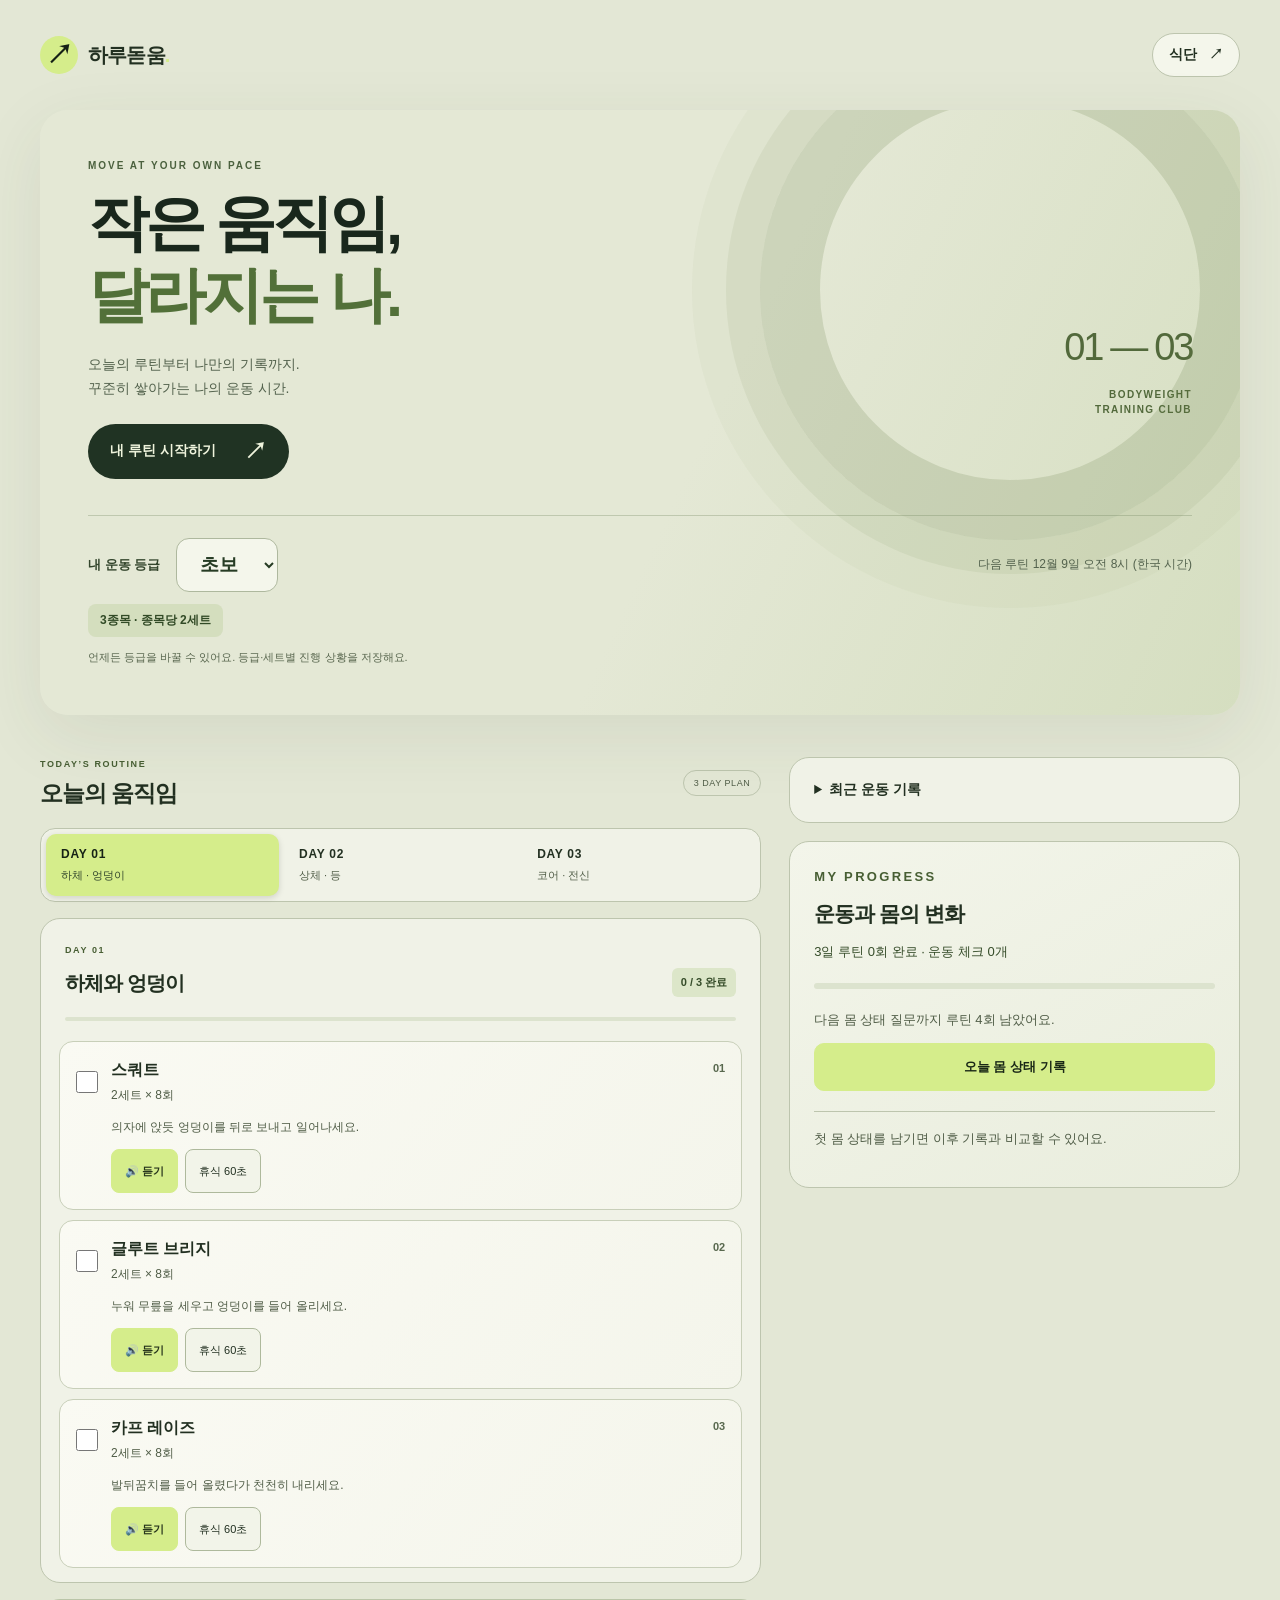
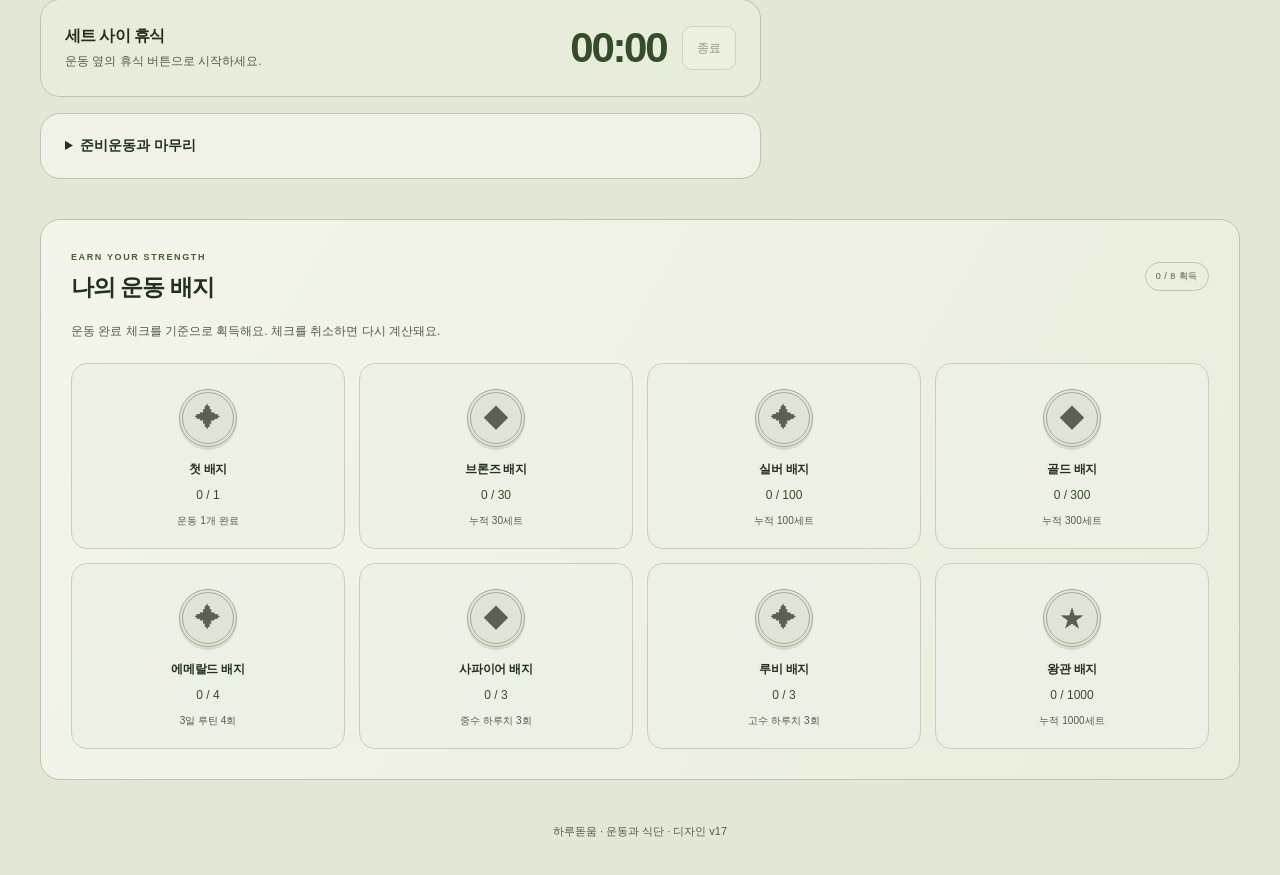
==== repday/index.html @ 37abef53 "Release v17 with 576 meal plan combinations" ====
<!doctype html>
<html lang="ko">
<head>
<meta charset="utf-8">
<meta name="viewport" content="width=device-width,initial-scale=1,viewport-fit=cover">
<meta name="theme-color" content="#e3e7d5">
<meta name="apple-mobile-web-app-title" content="하루돋움">
<title>하루돋움 · 운동과 식단</title>
<link rel="manifest" href="./manifest.webmanifest">
<link rel="apple-touch-icon" href="./icon-192.png">
<link rel="stylesheet" href="./style.css">
<script type="module" src="./app.mjs"></script>
</head>
<body id="top">
<a class="skip-link" href="#workout">운동 목록으로 이동</a>
<main>
<header><a class="brand" href="#top"><span class="brand-mark">↗</span> 하루돋움<span class="brand-dot">.</span></a><a class="header-meals" href="#meals">식단 <span aria-hidden="true">↗</span></a></header>
<div id="training">
<section class="hero" aria-labelledby="title">
<p class="eyebrow">MOVE AT YOUR OWN PACE</p>
<h1 id="title">작은 움직임,<br><span>달라지는 나.</span></h1>
<p class="hero-description">오늘의 루틴부터 나만의 기록까지.<br>꾸준히 쌓아가는 나의 운동 시간.</p><a class="start-link" href="#workout">내 루틴 시작하기 <span aria-hidden="true">↗</span></a>
<div class="hero-caption" aria-hidden="true"><span>01 — 03</span><span>BODYWEIGHT<br>TRAINING CLUB</span></div><div class="plan-settings"><div class="controls"><label>내 운동 등급 <select id="level"><option value="beginner">초보</option><option value="standard">중수</option><option value="advanced">고수</option></select></label><span id="renewal"></span></div>
<p id="level-summary"></p>
<label id="advanced-controls" hidden>고수 종목당 세트
<select id="advanced-sets"><option>6</option><option>7</option><option>8</option><option>9</option><option>10</option></select></label>
<p class="settings-note">언제든 등급을 바꿀 수 있어요. 등급·세트별 진행 상황을 저장해요.</p></div>
</section>
<div class="workspace"><div class="workout-column" id="workout"><div class="section-heading"><div><p class="eyebrow">TODAY’S ROUTINE</p><h2>오늘의 움직임</h2></div><span class="section-tag">3 DAY PLAN</span></div>
<nav id="days" aria-label="운동 날짜"></nav>
<section class="panel workout-panel" aria-labelledby="focus">
<div class="heading"><div><p class="eyebrow" id="day-label"></p><h2 id="focus"></h2></div><strong id="progress"></strong></div>
<progress id="meter" max="3" value="0" aria-label="선택한 날짜 진행률"></progress>
<ul id="exercises"></ul>
<p id="voice-status" role="status"></p>
<button id="voice-stop" type="button" hidden>음성 끄기</button>
</section>
<section class="timer panel" aria-labelledby="timer-title">
<div><h2 id="timer-title">세트 사이 휴식</h2><p id="timer-status" role="status">운동 옆의 휴식 버튼으로 시작하세요.</p></div>
<div class="clock"><output id="remaining" role="timer" aria-live="off">00:00</output><button id="stop" type="button" disabled>종료</button></div>
</section>
<details class="panel"><summary>준비운동과 마무리</summary><p>시작 전 3~5분 정도 제자리 걷기와 가벼운 관절 움직임으로 몸을 풀어 주세요.</p><p>마친 후 천천히 걷고, 사용한 부위를 편한 범위에서 가볍게 늘려 주세요. 운동 중 통증이 느껴지면 중단하세요.</p></details>
</div><aside class="insights-column" aria-label="운동 기록과 성장"><details class="panel history-panel" id="records"><summary>최근 운동 기록</summary><p id="history-note">완료 표시를 하면 이 기기에 저장됩니다.</p><ul id="history"></ul></details>
<section class="panel body-panel" id="body-progress" aria-labelledby="body-title">
<p class="eyebrow">MY PROGRESS</p>
<h2 id="body-title">운동과 몸의 변화</h2>
<p id="routine-count"></p>
<progress id="routine-meter" max="4" value="0" aria-label="다음 몸 상태 질문까지 완료한 루틴"></progress>
<p id="check-in-prompt" role="status"></p>
<button id="check-in-open" type="button">오늘 몸 상태 기록</button>
<form id="check-in" hidden>
  <label>오늘 컨디션은 어때요?
    <select name="energy" required><option value="">선택하세요</option><option>낮음</option><option>보통</option><option>좋음</option></select>
  </label>
  <label>근육이 얼마나 뻐근해요?
    <select name="soreness" required><option value="">선택하세요</option><option>없음</option><option>조금</option><option>많이</option></select>
  </label>
  <label>체중 (kg, 선택)<input name="weight" type="number" inputmode="decimal" min="0.1" step="0.1"></label>
  <label>느낀 변화 (선택)<textarea name="note" maxlength="250" rows="3" placeholder="예: 스쿼트가 전보다 편해졌어요"></textarea></label>
  <div class="check-actions"><button type="submit">저장</button><button id="check-in-later" type="button">나중에</button></div>
</form>
<p id="body-summary"></p>
<ul id="body-history"></ul>
</section>
</aside></div><section class="panel badge-panel" id="awards"><div class="section-heading"><div><p class="eyebrow">EARN YOUR STRENGTH</p><h2>나의 운동 배지</h2></div><span class="section-tag" id="badge-count"></span></div><p>운동 완료 체크를 기준으로 획득해요. 체크를 취소하면 다시 계산돼요.</p><ul id="badges"></ul></section>
</div>
<section class="panel meal-page" id="meals" aria-labelledby="meal-title" hidden>
  <div class="meal-intro">
    <p class="eyebrow">HARUDODUM KITCHEN</p>
    <h2 id="meal-title" tabindex="-1">내 몸에 맞춘 식단</h2>
    <p>나이를 입력하고 576가지 아침·점심·저녁 조합을 만나보세요. 추천 후 다른 조합으로 바꿔 볼 수 있어요.</p>
  </div>
  <form id="meal-form">
    <div class="meal-fields">
      <label>나이 (만)<input name="age" type="number" min="6" max="78" step="1" inputmode="numeric" placeholder="예: 16" aria-describedby="meal-age-note" required></label>
    </div>
    <p id="meal-age-note" class="meal-note">만 6~19세는 나이만 입력해도 세 끼 메뉴를 볼 수 있어요. 만 20~78세는 신체 조건에 맞춘 분량도 볼 수 있어요.</p>
    <fieldset class="meal-fields" id="meal-adult-fields" hidden disabled>
      <legend class="meal-note">분량을 맞추기 위한 성인 정보</legend>
      <label>성별 (필요량 계산용)<select name="sex" required><option value="">선택</option><option value="female">여성</option><option value="male">남성</option></select></label>
      <label>키 (cm)<input name="height" type="number" min="100" max="250" step="0.1" inputmode="decimal" placeholder="예: 170" required></label>
      <label>체중 (kg)<input name="weight" type="number" min="30" max="300" step="0.1" inputmode="decimal" placeholder="예: 65" required></label>
      <label>평소 활동량<select name="activity"><option value="low">주로 앉아 있어요</option><option value="moderate" selected>가벼운 운동을 해요</option><option value="high">운동을 자주 해요</option></select></label>
      <label>식단 목표<select name="goal"><option value="balanced">균형 있게 먹기</option><option value="training">운동 후 단백질 챙기기</option><option value="hearty">활동 많은 날 든든하게 먹기</option></select></label>
    </fieldset>
    <button class="meal-submit" type="submit" disabled>내 식단 추천받기 <span aria-hidden="true">↗</span></button>
    <p class="meal-note">영양값은 표준 재료와 양념을 바탕으로 계산한 추정치이며 제품과 조리법에 따라 달라져요. <a class="meal-credit" href="https://fdc.nal.usda.gov/download-datasets/" target="_blank" rel="noopener noreferrer">USDA 식품 성분 자료</a></p>
    <p class="meal-note">마지막 추천 식단은 이 브라우저에 저장돼요. 나이, 키, 체중, 성별은 저장하지 않아요. 알레르기가 있다면 재료와 제품 표시를 확인해 주세요.</p>
  </form>
  <p id="meal-status" role="status" tabindex="-1"></p>
  <button class="meal-next" id="meal-next" type="button" hidden>다른 식단 추천받기 <span aria-hidden="true">↻</span></button>
  <div class="meal-list" id="meal-list"></div>
</section>
<template id="meal-card-template">
  <article class="meal-card">
    <figure>
      <img width="900" height="600" loading="lazy" decoding="async">
      <figcaption>완성 예시 · <a class="meal-credit" target="_blank" rel="noopener noreferrer"></a></figcaption>
    </figure>
    <div class="meal-card-content">
      <p class="meal-meta"></p>
      <h3></h3>
      <p class="meal-ingredients"></p>
      <p class="meal-allergens"></p>
      <div class="meal-nutrition">
        <h4>영양 정보</h4>
        <p class="meal-nutrition-basis"></p>
        <dl class="meal-nutrients"></dl>
      </div>
      <h4 class="meal-reason-title">추천 이유</h4>
      <p class="meal-reason"></p>
      <button class="meal-toggle" type="button" aria-expanded="false">더 맛있게 먹고 싶으면 <span aria-hidden="true"></span></button>
      <div class="meal-recipe" hidden>
        <h4>맛있게 만드는 법</h4>
        <p class="meal-seasoning"></p>
        <ol></ol>
      </div>
    </div>
  </article>
</template>
<footer>하루돋움 · 운동과 식단 · 디자인 v17</footer>
</main>
<nav class="bottom-nav" aria-label="빠른 이동"><a href="#workout"><span aria-hidden="true">↗</span>운동</a><a href="#records"><span aria-hidden="true">≡</span>기록</a><a href="#body-progress"><span aria-hidden="true">◉</span>몸 상태</a><a href="#awards"><span aria-hidden="true">☆</span>배지</a><a href="#meals"><span aria-hidden="true">♧</span>식단</a></nav>
</body>
</html>
---- repday/style.css ----
:root {
  color-scheme: dark;
  font-family: -apple-system, BlinkMacSystemFont, "Segoe UI", "Malgun Gothic", sans-serif;
  background: #0c1210;
  color: #edf2eb;
  --accent: #c5f277;
  --muted: #a8b6ad;
  --line: #2b3931;
}
* { box-sizing: border-box; }
html { scroll-behavior: smooth; scroll-padding-top: 28px; }
body { margin: 0; background: radial-gradient(ellipse at 80% 0, #1b3023 0, transparent 45%); }
main { width: min(100% - 48px, 1160px); margin: auto; }
a { color: inherit; text-decoration: none; }
header, .heading, .clock, .controls, .section-heading { display: flex; align-items: center; justify-content: space-between; gap: 16px; flex-wrap: wrap; }
header { min-height: 104px; }
.brand { display: flex; align-items: center; font-size: 21px; font-weight: 900; letter-spacing: .03em; }
.brand-mark { display: grid; place-items: center; width: 36px; height: 36px; margin-right: 10px; color: #142015; background: var(--accent); border-radius: 11px; font-size: 27px; }
.brand-dot { color: var(--accent); }
.tag { font-size: 13px; color: var(--muted); }
.status-dot { display: inline-block; width: 6px; height: 6px; background: var(--accent); border-radius: 50%; margin-right: 7px; }
.hero { position: relative; overflow: hidden; padding: 44px; border-radius: 28px; border: 1px solid #3b5140; background: radial-gradient(ellipse at 100% 0, #385132 0, transparent 60%), #1c2c21; }
.hero::after { content: '↗'; position: absolute; right: 55px; top: -76px; font-size: 400px; font-weight: 900; line-height: 1; color: #c5f2770c; pointer-events: none; }
.eyebrow { font-size: 11px; font-weight: 800; letter-spacing: .16em; color: var(--accent); margin: 0 0 12px; }
h1 { position: relative; font-size: clamp(32px, 4.7vw, 56px); line-height: 1.25; letter-spacing: -.055em; margin: 0; z-index: 1; }
h1 span { color: var(--accent); }
h2 { margin: 0; font-size: 22px; letter-spacing: -.045em; line-height: 1.4; }
p { color: var(--muted); line-height: 1.65; }
.hero-description { margin: 18px 0 24px; font-size: 15px; }
.start-link { display: inline-flex; gap: 36px; align-items: center; min-height: 48px; background: var(--accent); color: #142015; padding: 12px 20px; border-radius: 12px; font-size: 14px; font-weight: 800; position: relative; z-index: 1; }
.start-link span { font-size: 23px; }
.plan-settings { border-top: 1px solid #435344; padding-top: 22px; margin-top: 32px; position: relative; z-index: 1; }
.controls label { display: flex; align-items: center; gap: 16px; font-size: 13px; font-weight: 700; }
#renewal { font-size: 12px; color: var(--muted); }
#level-summary { display: inline-block; color: var(--accent); margin: 12px 18px 0 0; font-size: 14px; font-weight: 700; }
#advanced-controls { font-size: 13px; }
.settings-note { font-size: 12px; margin-bottom: 0; }
button, select, input, textarea { font: inherit; }
button, select { min-height: 44px; padding: 10px 14px; border: 1px solid #3a4c40; border-radius: 10px; color: #edf2eb; background: #26382b; }
button { cursor: pointer; transition: background .15s, border-color .15s; }
button:hover { background: #334b38; border-color: #64805f; }
button:disabled { opacity: .45; cursor: default; }
select { font-size: 16px; }
button:focus-visible, select:focus-visible, input:focus-visible, textarea:focus-visible, summary:focus-visible, a:focus-visible { outline: 3px solid var(--accent); outline-offset: 4px; }
.workspace { display: grid; grid-template-columns: minmax(0, 1.6fr) minmax(0, 1fr); gap: 24px; margin-top: 34px; align-items: start; }
.workspace > * { min-width: 0; }
.section-heading { margin-bottom: 18px; }
.section-heading .eyebrow { margin-bottom: 6px; }
.section-tag { font-size: 10px; letter-spacing: .06em; color: var(--muted); border: 1px solid var(--line); border-radius: 20px; padding: 7px 10px; white-space: nowrap; }
#days { display: grid; grid-template-columns: repeat(3, minmax(0, 1fr)); gap: 8px; margin-bottom: 16px; }
#days button { text-align: left; padding: 14px; border-color: var(--line); background: #17231b; }
#days span { display: block; font-weight: 800; font-size: 12px; letter-spacing: .06em; }
#days small { display: block; margin-top: 7px; font-size: 11px; color: var(--muted); }
#days [aria-pressed=true] { background: var(--accent); color: #162215; border-color: var(--accent); }
#days [aria-pressed=true] small { color: #32472c; }
.panel { background: #152019; border: 1px solid var(--line); border-radius: 20px; padding: 24px; margin: 0 0 16px; }
.workout-panel { padding-bottom: 14px; }
.heading { align-items: flex-end; }
.heading h2 { font-size: 20px; }
#progress { font-size: 12px; color: var(--accent); background: #263a26; border-radius: 8px; padding: 7px 9px; }
progress { display: block; width: 100%; height: 6px; border: 0; border-radius: 8px; overflow: hidden; accent-color: var(--accent); margin: 20px 0; background: #2b3830; }
progress::-webkit-progress-bar { background: #2b3830; }
progress::-webkit-progress-value { background: var(--accent); border-radius: 8px; }
progress::-moz-progress-bar { background: var(--accent); }
ul { padding: 0; margin: 0; list-style: none; }
.exercise { position: relative; border-top: 1px solid var(--line); padding: 18px 0; display: grid; grid-template-columns: minmax(0, 1fr); gap: 10px; }
.exercise:first-child { border-top: 0; padding-top: 4px; }
.exercise::before { content: attr(data-number); position: absolute; right: 0; top: 22px; font-size: 11px; font-weight: 800; color: #839789; }
.exercise:first-child::before { top: 8px; }
.exercise label { min-height: 48px; display: flex; align-items: center; gap: 12px; padding-right: 30px; font-weight: 750; cursor: pointer; font-size: 16px; }
.exercise input { width: 23px; height: 23px; margin: 0; flex: none; accent-color: var(--accent); }
.exercise:has(input:checked) label { color: var(--accent); }
.exercise:has(input:checked)::before { content: '완료'; color: var(--accent); }
.exercise small { display: block; font-size: 12px; font-weight: 400; color: var(--muted); margin-top: 6px; }
.exercise p { margin: 0 0 0 35px; font-size: 13px; }
.exercise-actions { display: flex; gap: 8px; grid-row: 3; margin-left: 35px; flex-wrap: wrap; }
.exercise-actions button { font-size: 12px; min-height: 44px; padding: 8px 13px; background: #1e3024; }
.exercise-actions button:first-child { border-color: #435b3b; color: #d5ecb6; }
.timer { display: flex; align-items: center; justify-content: space-between; flex-wrap: wrap; gap: 16px; background: #202c20; border-color: #43523c; }
.timer h2 { font-size: 16px; }
.timer p { font-size: 12px; margin: 5px 0 0; }
#remaining { color: var(--accent); font-size: 40px; font-weight: 750; letter-spacing: -.04em; font-variant-numeric: tabular-nums; }
#stop { font-size: 12px; }
summary { cursor: pointer; min-height: 44px; align-content: center; font-size: 14px; font-weight: 700; }
details.panel { padding-top: 10px; padding-bottom: 10px; }
details p, #history li { font-size: 13px; }
#history li, #body-history li { padding: 12px 0; border-top: 1px solid var(--line); color: var(--muted); overflow-wrap: anywhere; }
.history-panel { margin-bottom: 18px; }
.body-panel { background: linear-gradient(155deg, #1c2b20, #152019); }
.body-panel h2 { font-size: 21px; }
.body-panel p { font-size: 13px; }
#routine-count { color: #d7e3d4; }
#check-in-open, .check-actions button[type=submit] { background: var(--accent); color: #1a2817; border-color: var(--accent); font-weight: 750; font-size: 13px; }
#check-in-open { width: 100%; }
#check-in { display: grid; gap: 16px; margin-top: 20px; }
#check-in label { display: grid; gap: 8px; font-size: 13px; }
#check-in input, #check-in textarea { width: 100%; min-height: 48px; padding: 12px; font-size: 16px; color: inherit; background: #101a13; border: 1px solid #435545; border-radius: 10px; }
.check-actions { display: flex; gap: 8px; }
#body-summary { border-top: 1px solid var(--line); padding-top: 16px; margin-top: 20px; }
#body-history strong { font-size: 12px; color: #d2dfcf; }
#body-history p { margin: 5px 0 0; font-size: 12px; }
.badge-panel { margin-top: 14px; padding: 28px; }
.badge-panel > p { font-size: 12px; }
#badges { display: grid; grid-template-columns: repeat(4, minmax(0,1fr)); gap: 12px; margin-top: 22px; }
.badge { text-align: center; padding: 18px 8px; border: 1px solid var(--line); border-radius: 16px; background: #111b15; }
.badge.earned { border-color: var(--badge); background: radial-gradient(ellipse at top, #32412c, #17231b 80%); }
.badge strong, .badge small { display: block; }
.badge strong { font-size: 13px; }
.badge p { font-size: 12px; margin: 8px 0; color: var(--badge); }
.badge small { font-size: 11px; color: var(--muted); }
footer { padding: 20px 0 36px; color: #91a193; text-align: center; font-size: 11px; }
.bottom-nav { display: none; }
[hidden] { display: none !important; }
#voice-status:empty { display: none; }
#voice-status { font-size: 13px; }
.skip-link { position: absolute; left: 20px; top: -100px; background: var(--accent); color: #111; padding: 12px; z-index: 10; }
.skip-link:focus { top: 12px; }
@media (max-width: 760px) {
  main { width: min(100% - 32px, 580px); }
  header { min-height: 80px; }.brand { font-size: 18px; }.tag { font-size: 11px; }
  .brand-mark { width: 31px; height: 31px; font-size: 23px; }
  .hero { padding: 26px 22px; border-radius: 24px; }
  .hero::after { right: -15px; top: -20px; font-size: 240px; }
  h1 { font-size: clamp(29px, 7.7vw, 42px); }
  .hero-description { font-size: 13px; }
  .controls { gap: 12px; }
  .plan-settings { margin-top: 24px; padding-top: 18px; }
  #renewal { width: 100%; font-size: 11px; }
  .workspace { grid-template-columns: 1fr; gap: 8px; margin-top: 28px; }
  .panel { padding: 20px; border-radius: 18px; }
  .section-heading { margin-bottom: 14px; }
  #days button { padding: 12px; }
  #days small { font-size: 10px; }
  #badges { grid-template-columns: repeat(2, minmax(0,1fr)); gap: 10px; }
  .bottom-nav { display: grid; grid-template-columns: repeat(5, minmax(0, 1fr)); position: fixed; z-index: 10; bottom: 0; left: 0; right: 0; padding: 8px 12px calc(8px + env(safe-area-inset-bottom)); background: #142019f5; backdrop-filter: blur(18px); border-top: 1px solid #3a4a3b; }
  .bottom-nav a { display: flex; flex-direction: column; align-items: center; gap: 3px; min-height: 49px; justify-content: center; font-size: 10px; color: #d0ddcb; }
  .bottom-nav span { font-size: 22px; color: var(--accent); line-height: 1; }
  footer { padding-bottom: calc(110px + env(safe-area-inset-bottom)); }
}
@media (prefers-reduced-motion: reduce) {
  html { scroll-behavior: auto; }
  button { transition: none; }
}

/* Refined visual system */
:root {
  background: #e3e7d5;
  color: #223021;
  --accent: #d5ed8b;
  --muted: #505d47;
  --line: #bdc5ae;
}
body { background: #e3e7d5; }
main { width: min(100% - 64px, 1200px); }
header { min-height: 110px; }
.brand { font-size: 20px; letter-spacing: -.04em; }
.brand-mark { border-radius: 50%; width: 38px; height: 38px; }
.tag { letter-spacing: .02em; }
.hero {
  background: linear-gradient(115deg, #e4e8d5 0%, #e4e8d5 55%, #d5dec0 100%);
  color: #19271c;
  border: 0;
  border-radius: 28px;
  padding: 48px;
  box-shadow: 0 20px 70px #36432a16;
}
.hero::after {
  content: '';
  width: 380px; height: 380px; right: -20px; top: -70px;
  border: 60px solid #687d4630;
  border-radius: 50%;
  box-shadow: 0 0 0 34px #6d804316, 0 0 0 68px #6d80430b;
}
.hero > .eyebrow { color: #4b613e; font-size: 10px; letter-spacing: .2em; }
h1 { font-size: clamp(36px, 4.8vw, 62px); font-weight: 800; line-height: 1.18; letter-spacing: -.065em; }
h1 span { color: #527039; }
.hero-description { color: #53624d; font-size: 14px; margin-top: 22px; }
.start-link { background: #203323; color: #eff4dd; border-radius: 100px; padding: 12px 22px; gap: 28px; min-height: 52px; }
.start-link:hover { background: #354c2e; }
.hero-caption { position: absolute; right: 48px; top: 216px; display: grid; gap: 18px; text-align: right; color: #52693b; }
.hero-caption > span:first-child { font-size: 38px; font-weight: 300; letter-spacing: -.06em; }
.hero-caption > span:last-child { font-size: 10px; font-weight: 700; line-height: 1.5; letter-spacing: .14em; }
.plan-settings { margin-top: 36px; padding-top: 22px; border-top: 1px solid #71835e50; }
.controls label { color: #34462d; }
.hero select { background: #f4f6eb; color: #263c24; border: 1px solid #b1bf9b; border-radius: 9px; }
#renewal { color: #53624d; }
#level-summary { color: #314a26; background: #b9cd9760; padding: 7px 12px; border-radius: 8px; font-size: 12px; }
.settings-note { color: #59674f; font-size: 11px; }
#advanced-controls { color: #34462d; }
.workspace { gap: 28px; margin-top: 42px; }
.section-heading h2 { font-size: 23px; }
.eyebrow { font-size: 9px; letter-spacing: .18em; color: #475e33; }
.section-tag { font-size: 9px; color: #505d47; }
#days { padding: 5px; border: 1px solid var(--line); border-radius: 15px; background: #f0f2e7; gap: 5px; }
#days button { border: 0; background: transparent; border-radius: 10px; padding: 13px 15px; }
#days [aria-pressed=true] { background: #d5ed8b; box-shadow: 0 2px 6px #0002; }
.panel { background: #f0f2e7; border-color: #bdc5ae; border-radius: 20px; }
.workout-panel { padding: 24px 18px 14px; }
.workout-panel > .heading { padding: 0 6px; }
.workout-panel > progress { width: calc(100% - 12px); margin-left: 6px; height: 4px; }
#progress { background: #dce6c9; color: #354c29; border-radius: 6px; font-size: 11px; }
#exercises { display: grid; gap: 10px; counter-reset: exercise; }
.exercise, .exercise:first-child {
  border: 1px solid #c8cfb9;
  background: linear-gradient(130deg, #fafaf3, #f4f5eb);
  border-radius: 14px;
  padding: 16px;
  gap: 11px;
  transition: border-color .2s, background .2s;
}
.exercise::before, .exercise:first-child::before { top: 20px; right: 16px; color: #58684e; }
.exercise:has(input:checked) { background: #e6edda; border-color: #84966d; }
.exercise label { font-size: 16px; gap: 13px; }
.exercise input { width: 22px; height: 22px; }
.exercise small { color: #505d47; font-size: 12px; }
.exercise p { font-size: 12px; line-height: 1.75; color: #505d47; }
.exercise-actions { gap: 7px; }
.exercise-actions button { font-size: 11px; background: #f2f4e9; border-color: #aeb99c; border-radius: 8px; }
.exercise-actions button:first-child { background: #d5ed8b; border-color: #d5ed8b; color: #27351b; font-weight: 750; }
.timer { background: #e8eddb; border-color: #bac5a8; }
#remaining { color: #354c29; font-size: 42px; letter-spacing: -.055em; }
#stop { background: #f2f4e9; }
.body-panel { background: linear-gradient(150deg, #f3f5ea, #e9eddd); }
.body-panel > .eyebrow { color: #475e33; }
#check-in-open { min-height: 48px; border-radius: 10px; }
#body-summary { color: #505d47; }
#body-history li { border-left: 2px solid #526444; padding-left: 12px; margin-top: 10px; border-top: 0; }
#body-history strong { color: #223021; }
.badge-panel { margin-top: 24px; padding: 30px; background: linear-gradient(120deg, #f3f5ea, #e9eddd); }
.badge-panel > p { color: #505d47; }
#badges { gap: 14px; }
.badge { padding: 25px 10px 20px; background: #f8f9ef; border-color: #c8cfb9; border-radius: 16px; position: relative; overflow: hidden; }
.badge.earned { background: radial-gradient(ellipse at top, #e2ebcc, #f6f8ed 75%); }
.badge.earned::after { content: '✓'; position: absolute; top: 10px; right: 12px; color: var(--badge); font-size: 12px; }
.badge.locked { background: #edf0e4; }
.badge strong { font-size: 12px; letter-spacing: -.02em; }
.badge small { font-size: 10px; }
footer { color: #505d47; padding-top: 28px; }
@media (min-width: 1000px) {
  .insights-column { position: sticky; top: 24px; }
}
@media (max-width: 760px) {
  main { width: min(100% - 28px, 580px); }
  header { min-height: 76px; padding: 0 4px; }
  .brand { font-size: 18px; }
  .brand-mark { width: 32px; height: 32px; font-size: 22px; }
  .tag { font-size: 10px; }
  .hero { padding: 28px 22px 22px; border-radius: 22px; }
  h1 { font-size: clamp(33px, 8.5vw, 45px); }
  .hero::after { width: 180px; height: 180px; right: -76px; top: -45px; border-width: 30px; box-shadow: 0 0 0 20px #6d804316, 0 0 0 40px #6d80430b; }
  .hero-caption { display: none; }
  .hero-description { font-size: 12px; margin: 18px 0 20px; }
  .start-link { min-height: 48px; font-size: 12px; gap: 30px; }
  .plan-settings { margin-top: 25px; padding-top: 18px; }
  .settings-note { line-height: 1.7; }
  .workspace { margin-top: 30px; gap: 8px; }
  .section-heading h2 { font-size: 21px; }
  .workout-panel { padding: 20px 12px 12px; }
  .heading h2 { font-size: 18px; }
  .exercise, .exercise:first-child { padding: 14px; }
  .exercise::before, .exercise:first-child::before { right: 14px; top: 18px; }
  .exercise p, .exercise-actions { margin-left: 0; }
  .exercise p { padding-left: 35px; }
  .exercise-actions { padding-left: 35px; }
  .exercise-actions button { min-height: 44px; }
  .badge-panel { padding: 22px 16px; }
  .bottom-nav { background: #eef1e4f5; border-color: #bdc5ae; }
  .bottom-nav a { font-size: 10px; }
  .bottom-nav span { color: #475e33; }
  .bottom-nav a:hover, .bottom-nav a:focus-visible { background: #dde6cc; border-radius: 10px; }
}
@media (prefers-reduced-motion: reduce) {
  .exercise { transition: none; }
}

/* Light olive controls and readable states */
:root { color-scheme: light; }
.hero select { border-color: #aeb89e; border-radius: 13px; }
#level { min-width: 102px; min-height: 54px; padding-inline: 19px; font-size: 19px; font-weight: 750; }
select:focus { outline: 2px solid #8ca344; outline-offset: 3px; box-shadow: 0 0 0 6px #d5ed8b; }
button, select { color: #223021; background: #f4f6eb; border-color: #aeb99c; }
button:hover { background: #e2e9d2; border-color: #84966d; }
button:focus-visible, input:focus-visible, textarea:focus-visible, summary:focus-visible, a:focus-visible { outline-color: #68813b; }
progress, progress::-webkit-progress-bar { background: #dce3ce; }
progress::-webkit-progress-value { background: #738e49; }
progress::-moz-progress-bar { background: #738e49; }
.exercise input { accent-color: #587439; }
.exercise:has(input:checked) label, .exercise:has(input:checked)::before { color: #354c29; }
#routine-count { color: #354c29; }
#check-in input, #check-in textarea { background: #f8f9ef; border-color: #aeb99c; }
.badge p, .bottom-nav a { color: #354c29; }
.badge.earned { border-color: #84966d; }
.badge.earned::after { color: #354c29; }

.badge-emblem {
  display: grid;
  place-items: center;
  width: 58px;
  height: 58px;
  margin: 0 auto 14px;
  border: 4px double #4f5d42;
  border-radius: 50%;
  background: var(--badge);
  color: #26341d;
  font-size: 26px;
  box-shadow: 0 3px 0 #43523522;
}
.badge.locked .badge-emblem { background: #e0e4d6; color: #58624f; border-color: #a2ac92; }

.header-meals {
  display: inline-flex;
  align-items: center;
  gap: 12px;
  min-height: 44px;
  padding: 8px 16px;
  background: #f4f6eb;
  border: 1px solid var(--line);
  border-radius: 100px;
  font-weight: 750;
  font-size: 14px;
}
.header-meals[aria-current], .bottom-nav a[aria-current] { background: var(--accent); border-radius: 12px; }

.meal-page { padding: clamp(18px, 4vw, 44px); background: #f3f5ea; }
.meal-intro { border-bottom: 1px solid var(--line); padding-bottom: 16px; margin-bottom: 22px; }
.meal-intro h2 { font-size: clamp(27px, 5vw, 43px); }
.meal-intro p:last-child { margin-bottom: 0; }
.meal-fields { display: grid; grid-template-columns: repeat(3, minmax(0, 1fr)); gap: 14px; }
#meal-adult-fields { min-width: 0; margin: 0; padding: 0; border: 0; }
#meal-adult-fields legend { padding: 0; margin-bottom: 10px; font-weight: 700; }
.meal-fields label { display: grid; gap: 7px; font-size: 13px; font-weight: 700; min-width: 0; }
.meal-fields input, .meal-fields select {
  width: 100%;
  min-width: 0;
  min-height: 46px;
  padding: 8px 10px;
  background: #fcfcf6;
  color: inherit;
  border: 1px solid #aeb99c;
  border-radius: 10px;
  font-size: 16px;
}
.meal-submit { margin-top: 16px; background: #263d25; color: #f5f8e9; font-weight: 750; }
.meal-submit:hover { background: #3a532e; color: #fff; }
.meal-note, .meal-allergens { font-size: 12px; }
#meal-status { font-weight: 700; margin: 24px 0 12px; }
.meal-next { margin-bottom: 14px; background: #e5edcf; font-weight: 750; }
#meal-status:empty { display: none; }
.meal-list { display: grid; grid-template-columns: repeat(3, minmax(0, 1fr)); gap: 14px; align-items: start; }
.meal-card { min-width: 0; background: #fcfcf6; border: 1px solid var(--line); border-radius: 16px; overflow: hidden; }
.meal-card figure { margin: 0; }
.meal-card img { width: 100%; height: auto; aspect-ratio: 3 / 2; object-fit: cover; display: block; background: #e3e7d5; }
.meal-card figcaption { padding: 7px 14px 0; color: var(--muted); font-size: 11px; }
.meal-credit { text-decoration: underline; text-underline-offset: 2px; }
.meal-card-content { padding: 14px; }
.meal-card h3 { margin: 4px 0 8px; font-size: 19px; letter-spacing: -.035em; }
.meal-meta { display: inline-block; margin: 0; padding: 4px 8px; border-radius: 6px; background: #e0e9cc; color: #34482b; font-size: 12px; font-weight: 700; }
.meal-ingredients { font-size: 14px; }
.meal-nutrition { padding: 12px; border-radius: 10px; background: #eef2e4; }
.meal-nutrition h4, .meal-reason-title { margin: 0; font-size: 13px; }
.meal-nutrition-basis { font-size: 11px; margin: 3px 0 8px; }
.meal-nutrients { margin: 0; display: grid; grid-template-columns: repeat(3, minmax(0, 1fr)); gap: 8px 4px; }
.meal-nutrients dt { font-size: 11px; color: var(--muted); }
.meal-nutrients dd { margin: 2px 0 0; font-size: 12px; font-weight: 750; font-variant-numeric: tabular-nums; }
.meal-reason-title { margin-top: 14px; }
.meal-reason { margin: 4px 0 14px; font-size: 13px; }
.meal-toggle { width: 100%; background: #e5edcf; font-size: 13px; font-weight: 750; text-align: left; }
.meal-toggle span { float: right; }
.meal-toggle span::after { content: '+'; }
.meal-toggle[aria-expanded=true] span::after { content: '−'; }
.meal-recipe { margin-top: 14px; padding: 14px; border-radius: 10px; background: #edf0e2; }
.meal-recipe h4, .meal-recipe p { margin: 0 0 8px; }
.meal-recipe p, .meal-recipe ol { font-size: 13px; }
.meal-recipe ol { padding-left: 20px; margin: 0; line-height: 1.65; }
.meal-recipe li + li { margin-top: 8px; }

@media (max-width: 760px) {
  .meal-fields { grid-template-columns: repeat(2, minmax(0, 1fr)); }
  .meal-list { grid-template-columns: 1fr; }
  .meal-submit { width: 100%; }
}
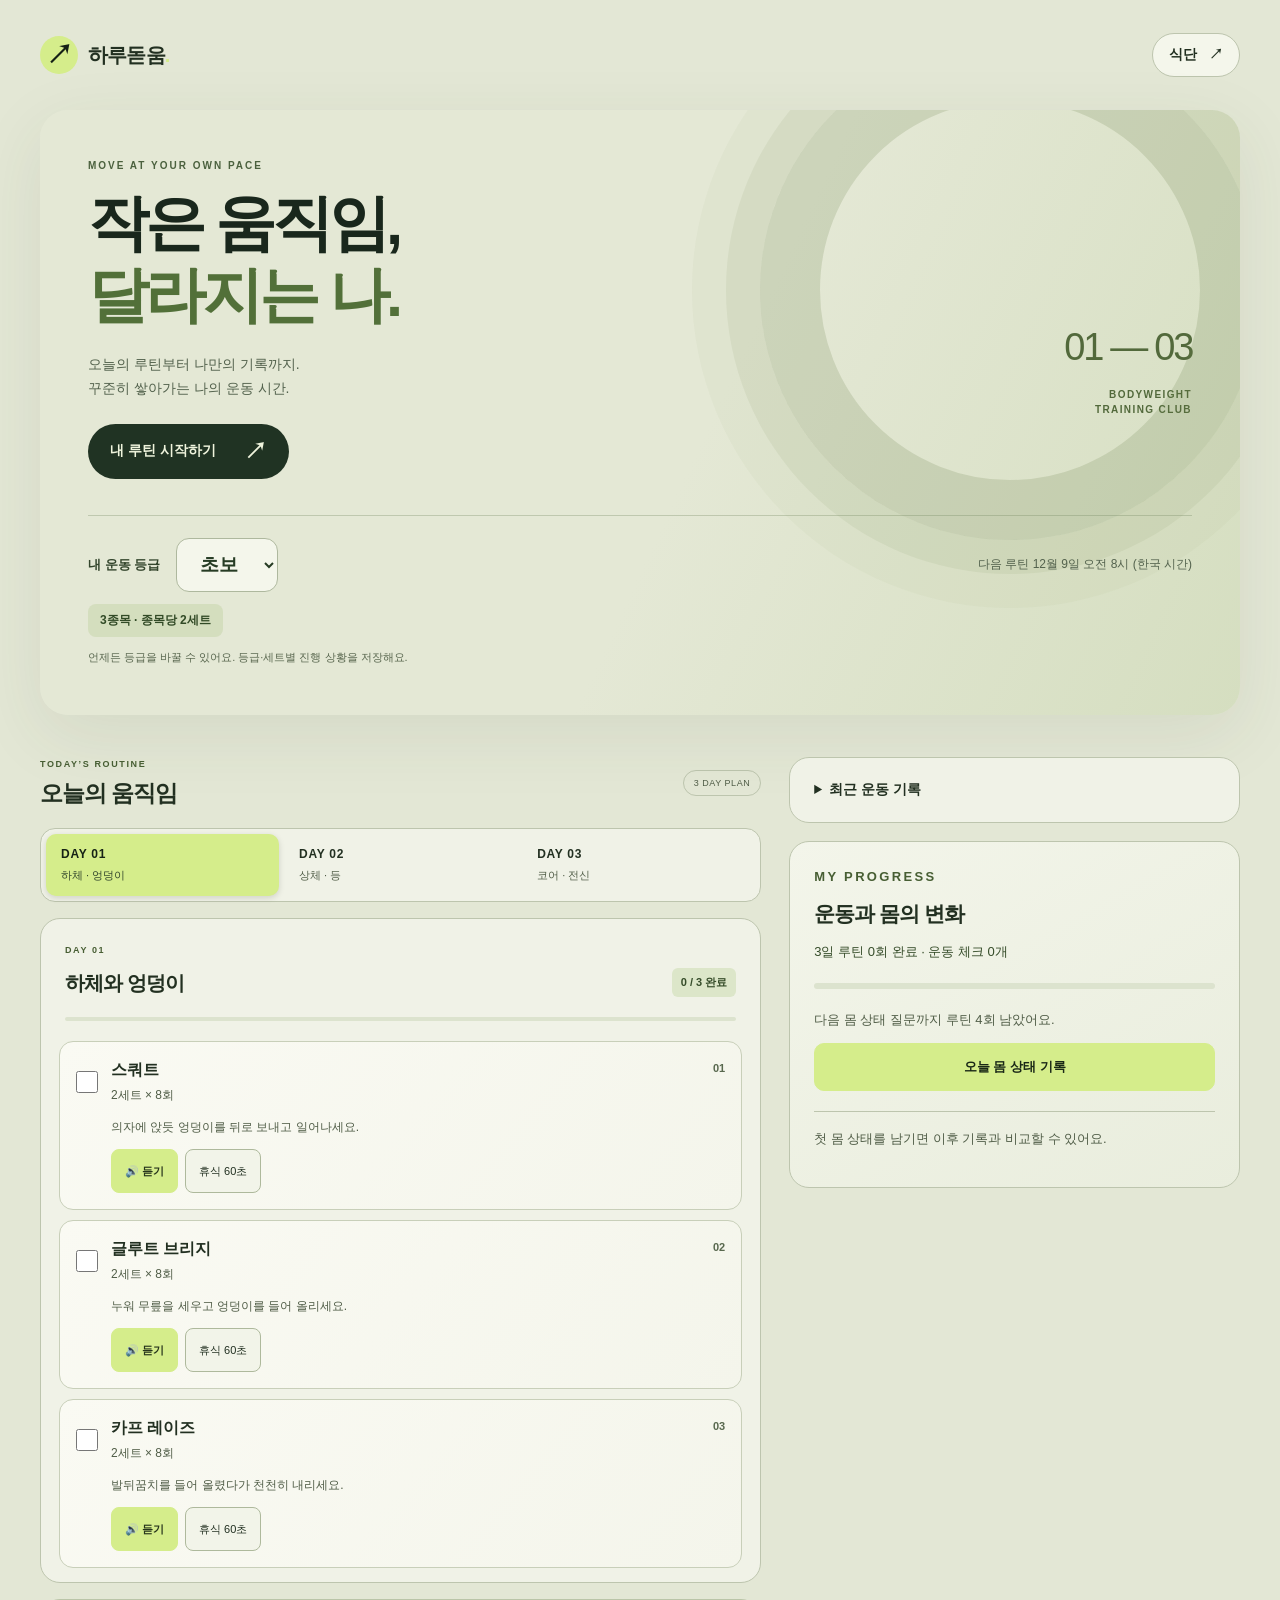
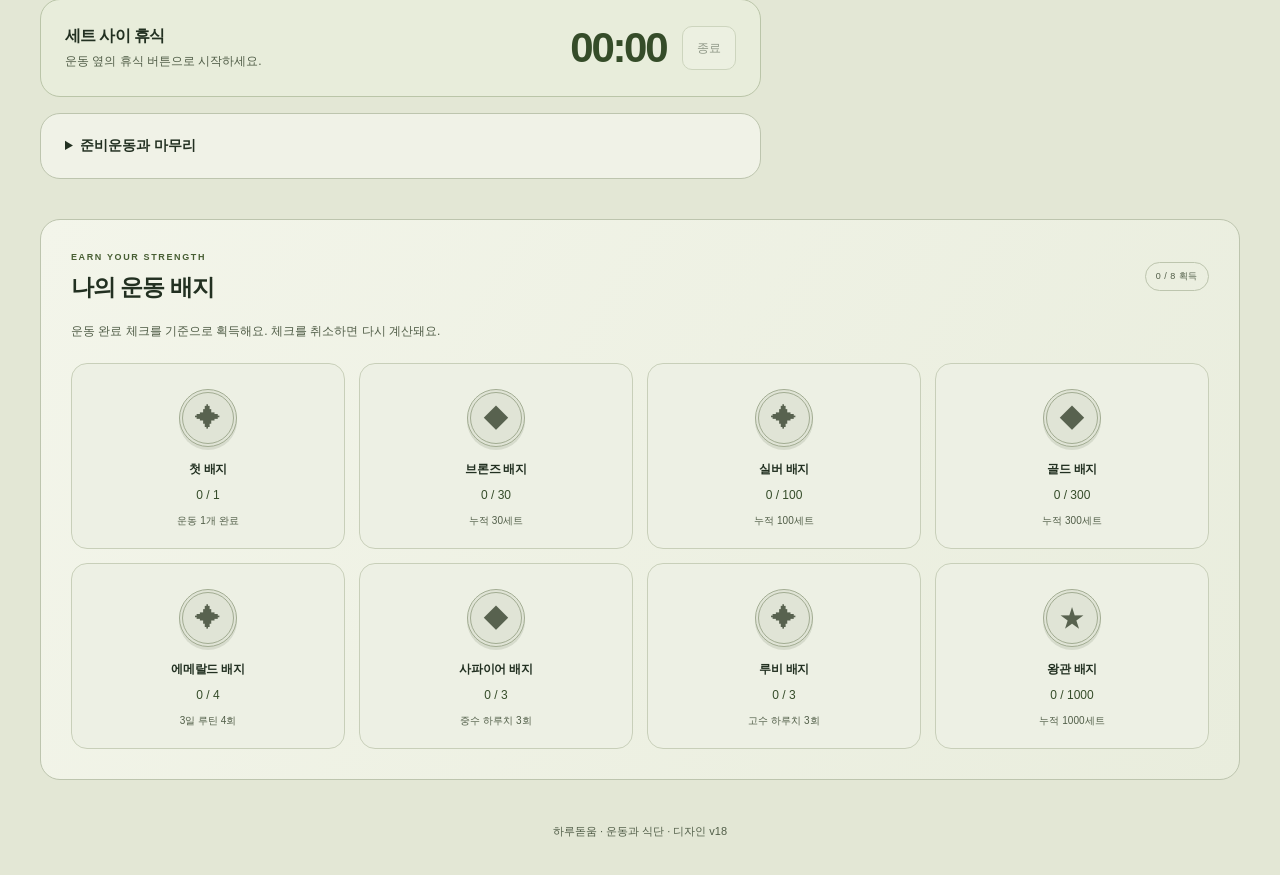
==== commit fab392ab: "Release v18 with shuffled meal recommendations" ====
--- a/repday/index.html
+++ b/repday/index.html
@@ -68,7 +68,7 @@
   <div class="meal-intro">
     <p class="eyebrow">HARUDODUM KITCHEN</p>
     <h2 id="meal-title" tabindex="-1">내 몸에 맞춘 식단</h2>
-    <p>나이를 입력하고 576가지 아침·점심·저녁 조합을 만나보세요. 추천 후 다른 조합으로 바꿔 볼 수 있어요.</p>
+    <p>나이를 입력하고 576가지 아침·점심·저녁 조합을 만나보세요. 다른 식단을 추천받으면 조합을 무작위 순서로 보여드려요.</p>
   </div>
   <form id="meal-form">
     <div class="meal-fields">
@@ -118,7 +118,7 @@
     </div>
   </article>
 </template>
-<footer>하루돋움 · 운동과 식단 · 디자인 v17</footer>
+<footer>하루돋움 · 운동과 식단 · 디자인 v18</footer>
 </main>
 <nav class="bottom-nav" aria-label="빠른 이동"><a href="#workout"><span aria-hidden="true">↗</span>운동</a><a href="#records"><span aria-hidden="true">≡</span>기록</a><a href="#body-progress"><span aria-hidden="true">◉</span>몸 상태</a><a href="#awards"><span aria-hidden="true">☆</span>배지</a><a href="#meals"><span aria-hidden="true">♧</span>식단</a></nav>
 </body>
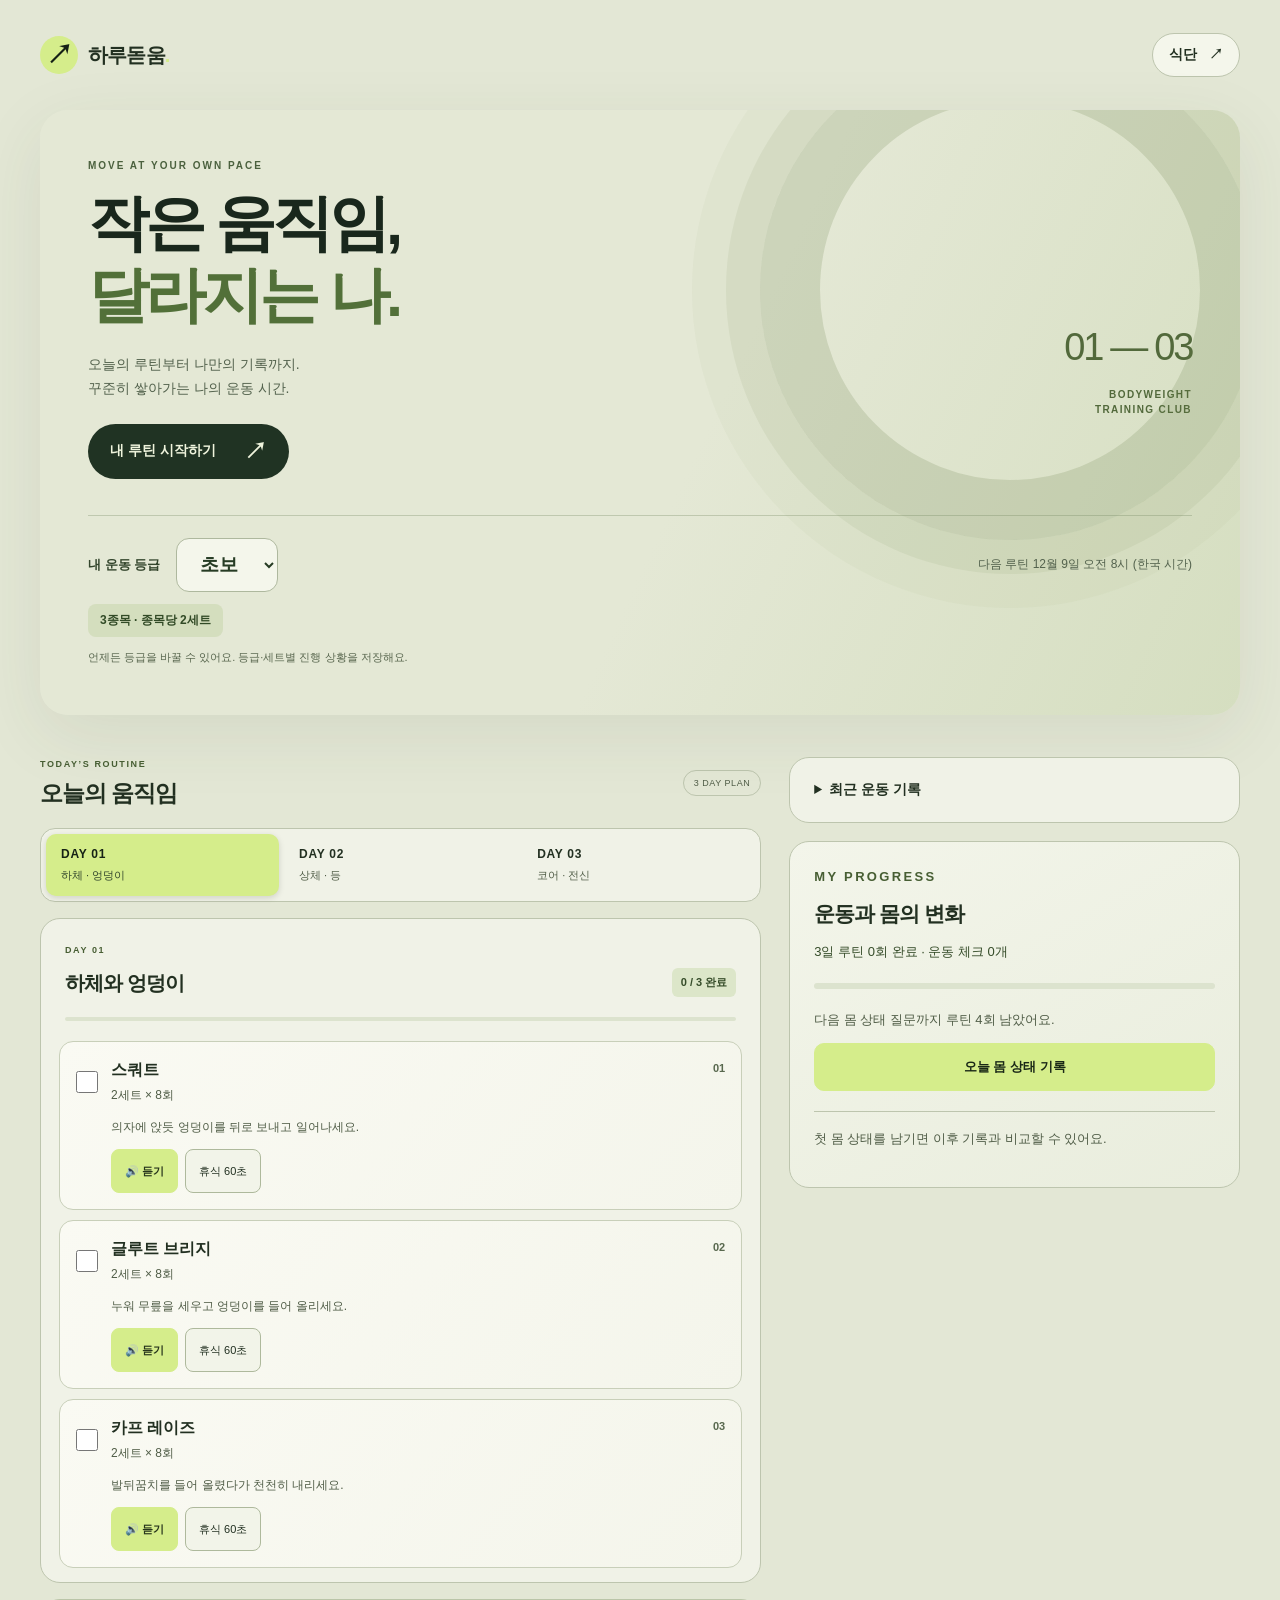
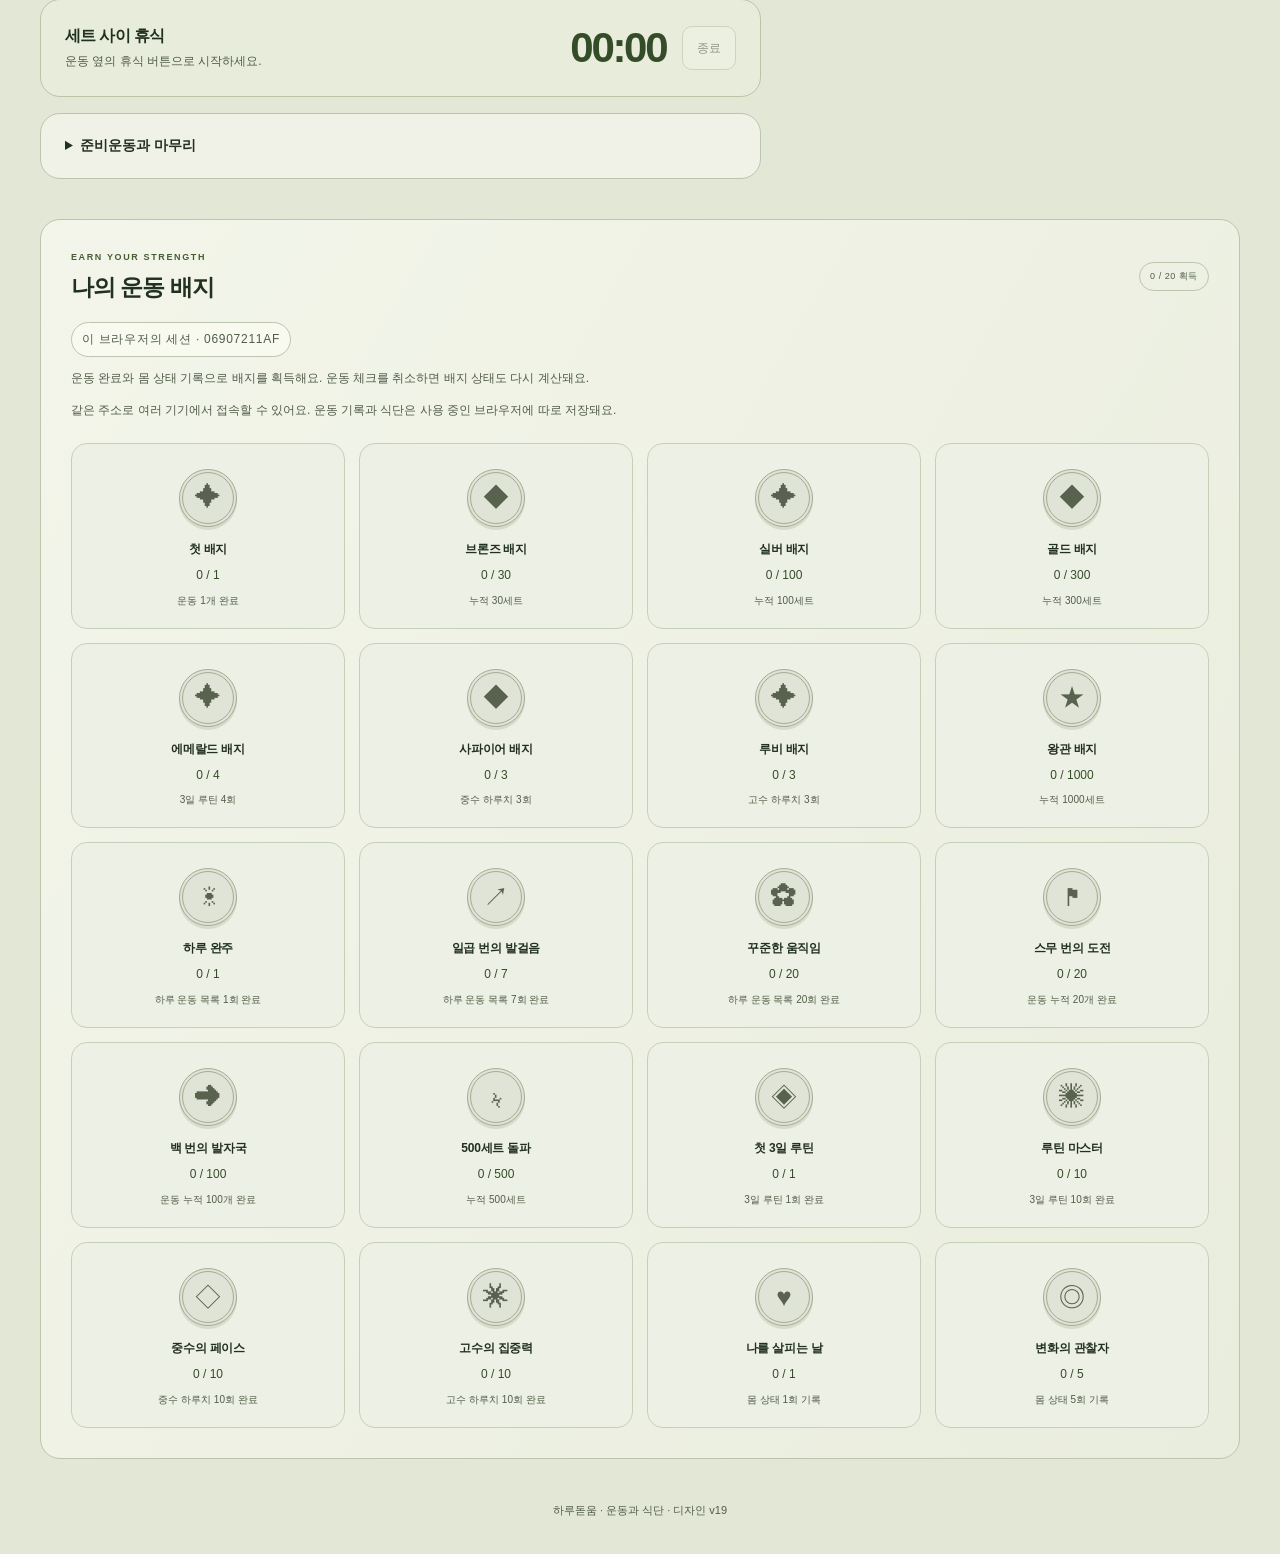
==== commit a8818684: "Release v19 with separate browser sessions and more badges" ====
--- a/repday/index.html
+++ b/repday/index.html
@@ -62,7 +62,10 @@
 <p id="body-summary"></p>
 <ul id="body-history"></ul>
 </section>
-</aside></div><section class="panel badge-panel" id="awards"><div class="section-heading"><div><p class="eyebrow">EARN YOUR STRENGTH</p><h2>나의 운동 배지</h2></div><span class="section-tag" id="badge-count"></span></div><p>운동 완료 체크를 기준으로 획득해요. 체크를 취소하면 다시 계산돼요.</p><ul id="badges"></ul></section>
+</aside></div><section class="panel badge-panel" id="awards"><div class="section-heading"><div><p class="eyebrow">EARN YOUR STRENGTH</p><h2>나의 운동 배지</h2></div><span class="section-tag" id="badge-count"></span></div><p class="section-tag" id="badge-session"></p>
+<p>운동 완료와 몸 상태 기록으로 배지를 획득해요. 운동 체크를 취소하면 배지 상태도 다시 계산돼요.</p>
+<p>같은 주소로 여러 기기에서 접속할 수 있어요. 운동 기록과 식단은 사용 중인 브라우저에 따로 저장돼요.</p>
+<ul id="badges"></ul></section>
 </div>
 <section class="panel meal-page" id="meals" aria-labelledby="meal-title" hidden>
   <div class="meal-intro">
@@ -118,7 +121,7 @@
     </div>
   </article>
 </template>
-<footer>하루돋움 · 운동과 식단 · 디자인 v18</footer>
+<footer>하루돋움 · 운동과 식단 · 디자인 v19</footer>
 </main>
 <nav class="bottom-nav" aria-label="빠른 이동"><a href="#workout"><span aria-hidden="true">↗</span>운동</a><a href="#records"><span aria-hidden="true">≡</span>기록</a><a href="#body-progress"><span aria-hidden="true">◉</span>몸 상태</a><a href="#awards"><span aria-hidden="true">☆</span>배지</a><a href="#meals"><span aria-hidden="true">♧</span>식단</a></nav>
 </body>
--- a/repday/style.css
+++ b/repday/style.css
@@ -228,6 +228,7 @@
 #body-history strong { color: #223021; }
 .badge-panel { margin-top: 24px; padding: 30px; background: linear-gradient(120deg, #f3f5ea, #e9eddd); }
 .badge-panel > p { color: #505d47; }
+#badge-session { display: inline-block; margin: 0; background: #f8f9ef; font-variant-numeric: tabular-nums; }
 #badges { gap: 14px; }
 .badge { padding: 25px 10px 20px; background: #f8f9ef; border-color: #c8cfb9; border-radius: 16px; position: relative; overflow: hidden; }
 .badge.earned { background: radial-gradient(ellipse at top, #e2ebcc, #f6f8ed 75%); }
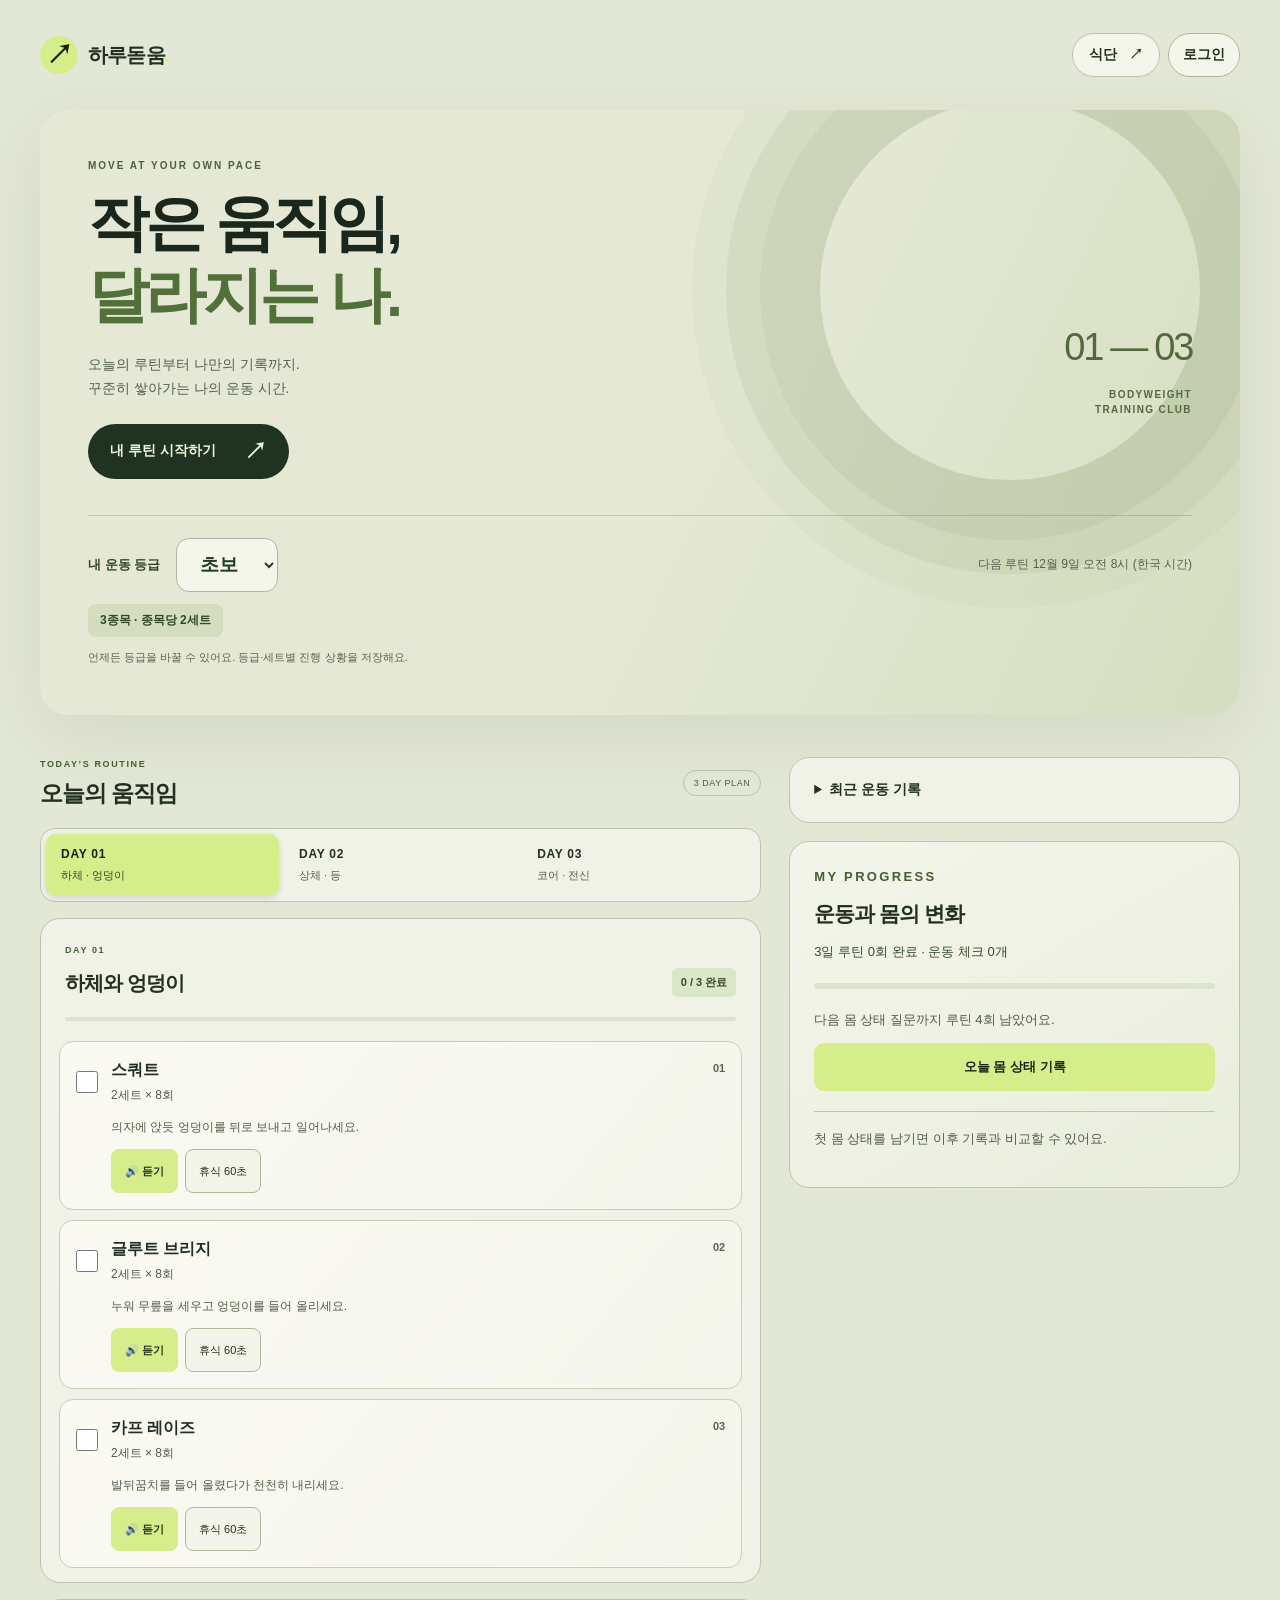
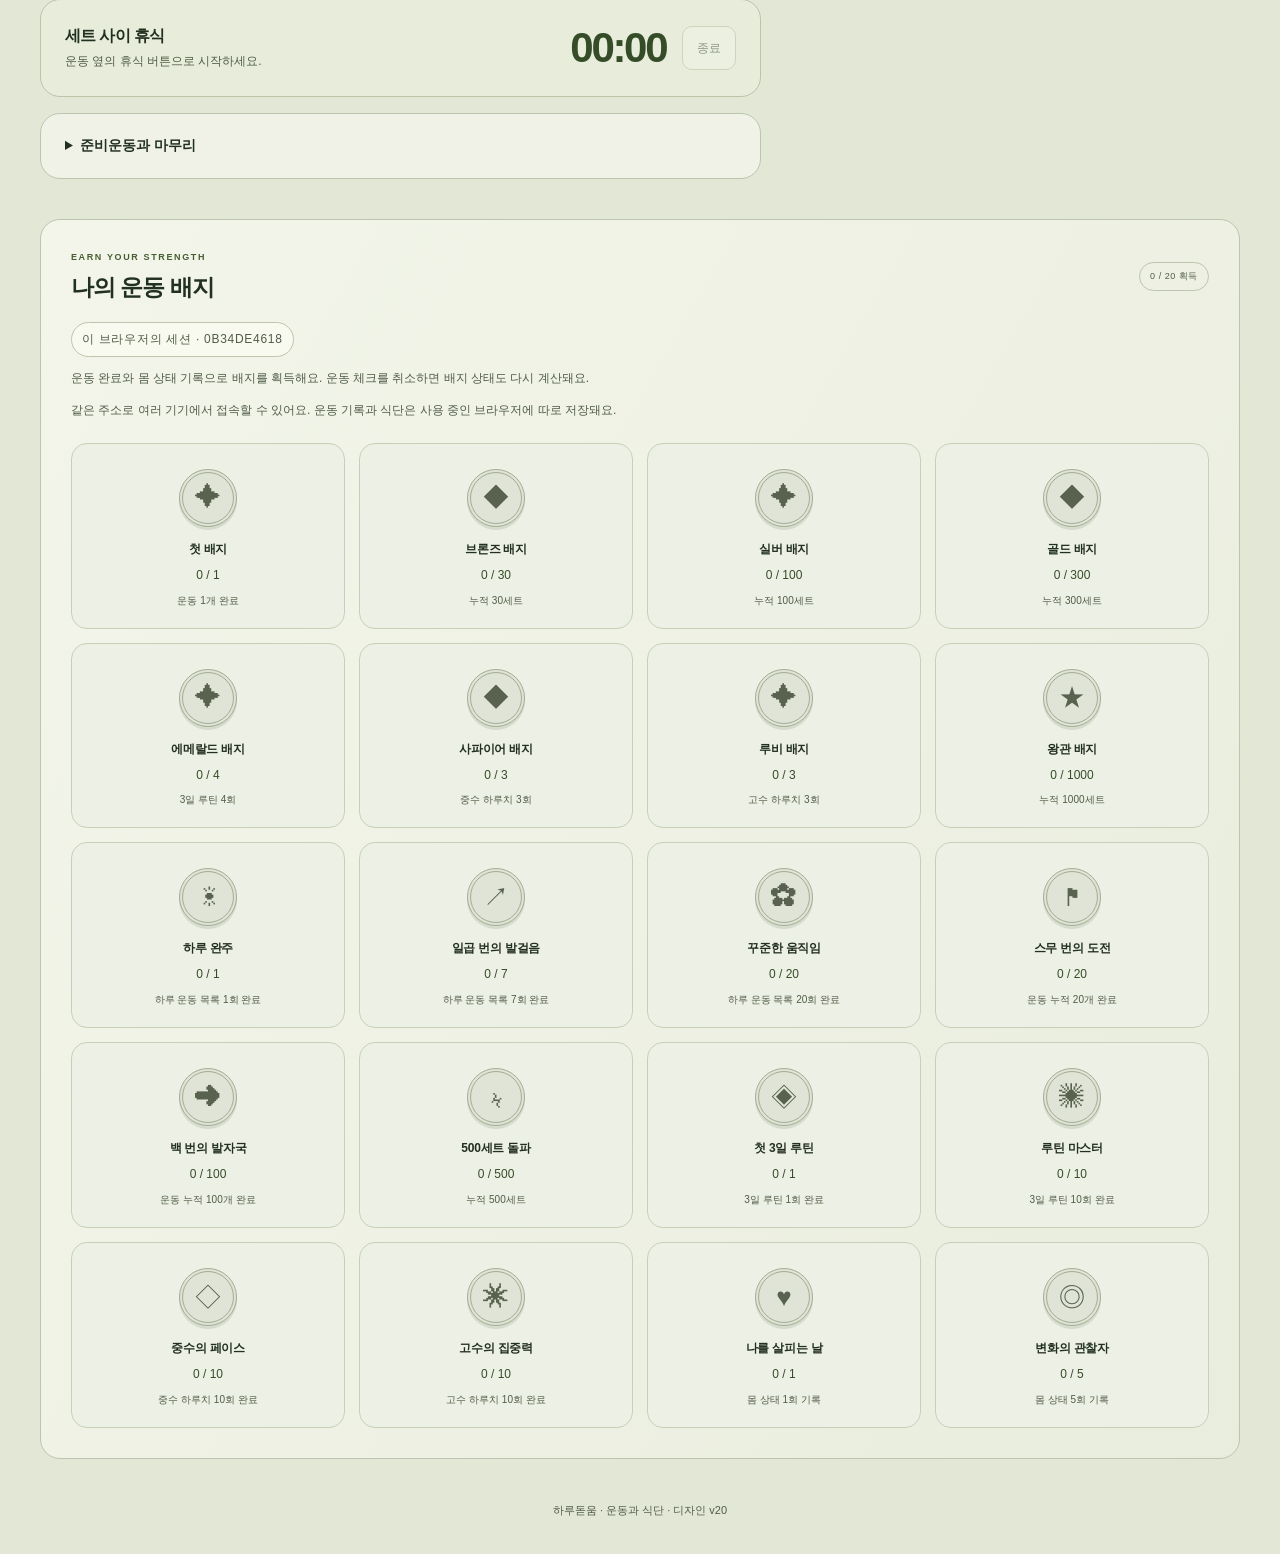
==== commit cb284973: "Release v20 with Firebase email accounts" ====
--- a/repday/index.html
+++ b/repday/index.html
@@ -14,7 +14,7 @@
 <body id="top">
 <a class="skip-link" href="#workout">운동 목록으로 이동</a>
 <main>
-<header><a class="brand" href="#top"><span class="brand-mark">↗</span> 하루돋움<span class="brand-dot">.</span></a><a class="header-meals" href="#meals">식단 <span aria-hidden="true">↗</span></a></header>
+<header><a class="brand" href="#top"><span class="brand-mark">↗</span> 하루돋움<span class="brand-dot">.</span></a><div class="header-actions"><a class="header-meals" href="#meals">식단 <span aria-hidden="true">↗</span></a><button class="header-account" id="account-open" type="button" hidden>로그인</button></div></header>
 <div id="training">
 <section class="hero" aria-labelledby="title">
 <p class="eyebrow">MOVE AT YOUR OWN PACE</p>
@@ -121,7 +121,33 @@
     </div>
   </article>
 </template>
-<footer>하루돋움 · 운동과 식단 · 디자인 v19</footer>
+<dialog id="account-dialog" aria-labelledby="account-title">
+  <div class="account-heading">
+    <h2 id="account-title">이메일로 로그인</h2>
+    <form method="dialog"><button type="submit">닫기</button></form>
+  </div>
+  <p class="settings-note">같은 계정으로 여러 기기에서 로그인할 수 있어요. 운동과 식단 기록은 각 브라우저에 따로 저장돼요.</p>
+  <p id="account-status" role="status"></p>
+  <form id="account-form" method="post" hidden>
+    <label>이메일 <input name="email" type="email" autocomplete="email" inputmode="email" required></label>
+    <label>비밀번호 <input name="password" type="password" autocomplete="current-password" required></label>
+    <button class="account-primary" id="account-submit" data-account-action type="submit">로그인</button>
+  </form>
+  <div class="account-actions" id="account-modes" hidden>
+    <button data-account-action data-mode="signup" type="button">회원가입</button>
+    <button data-account-action data-mode="reset" type="button">비밀번호 재설정</button>
+    <button data-account-action data-mode="login" type="button" hidden>로그인으로 돌아가기</button>
+  </div>
+  <div id="account-session" hidden>
+    <p id="account-email"></p>
+    <div class="account-actions" id="account-verification" hidden>
+      <button id="account-verified" data-account-action type="button">인증 확인</button>
+      <button id="account-resend" data-account-action type="button">인증 메일 다시 보내기</button>
+    </div>
+    <button id="account-signout" data-account-action type="button">이 기기에서 로그아웃</button>
+  </div>
+</dialog>
+<footer>하루돋움 · 운동과 식단 · 디자인 v20</footer>
 </main>
 <nav class="bottom-nav" aria-label="빠른 이동"><a href="#workout"><span aria-hidden="true">↗</span>운동</a><a href="#records"><span aria-hidden="true">≡</span>기록</a><a href="#body-progress"><span aria-hidden="true">◉</span>몸 상태</a><a href="#awards"><span aria-hidden="true">☆</span>배지</a><a href="#meals"><span aria-hidden="true">♧</span>식단</a></nav>
 </body>
--- a/repday/style.css
+++ b/repday/style.css
@@ -380,3 +380,37 @@
   .meal-list { grid-template-columns: 1fr; }
   .meal-submit { width: 100%; }
 }
+
+.header-actions { display: flex; align-items: center; gap: 8px; }
+.header-account { border-radius: 100px; font-size: 14px; font-weight: 750; }
+#account-dialog {
+  width: min(440px, calc(100% - 28px));
+  max-height: calc(100% - 28px);
+  padding: 22px;
+  color: inherit;
+  background: #f3f5ea;
+  border: 1px solid var(--line);
+  border-radius: 18px;
+}
+#account-dialog::backdrop { background: #22302188; }
+.account-heading, .account-actions { display: flex; align-items: center; gap: 8px; flex-wrap: wrap; }
+.account-heading { justify-content: space-between; }
+.account-heading h2 { font-size: 19px; }
+.account-actions { margin: 12px 0; }
+#account-form { display: grid; gap: 12px; }
+#account-form label { display: grid; gap: 6px; font-size: 13px; font-weight: 700; }
+#account-form input {
+  min-height: 46px;
+  width: 100%;
+  padding: 8px 10px;
+  border: 1px solid var(--line);
+  border-radius: 10px;
+  background: #fcfcf6;
+  color: inherit;
+  font-size: 16px;
+}
+.account-primary { background: #263d25; color: #f5f8e9; font-weight: 750; }
+.account-primary:hover { background: #3a532e; }
+#account-status { font-size: 13px; font-weight: 650; }
+#account-status:empty { display: none; }
+#account-email { overflow-wrap: anywhere; }
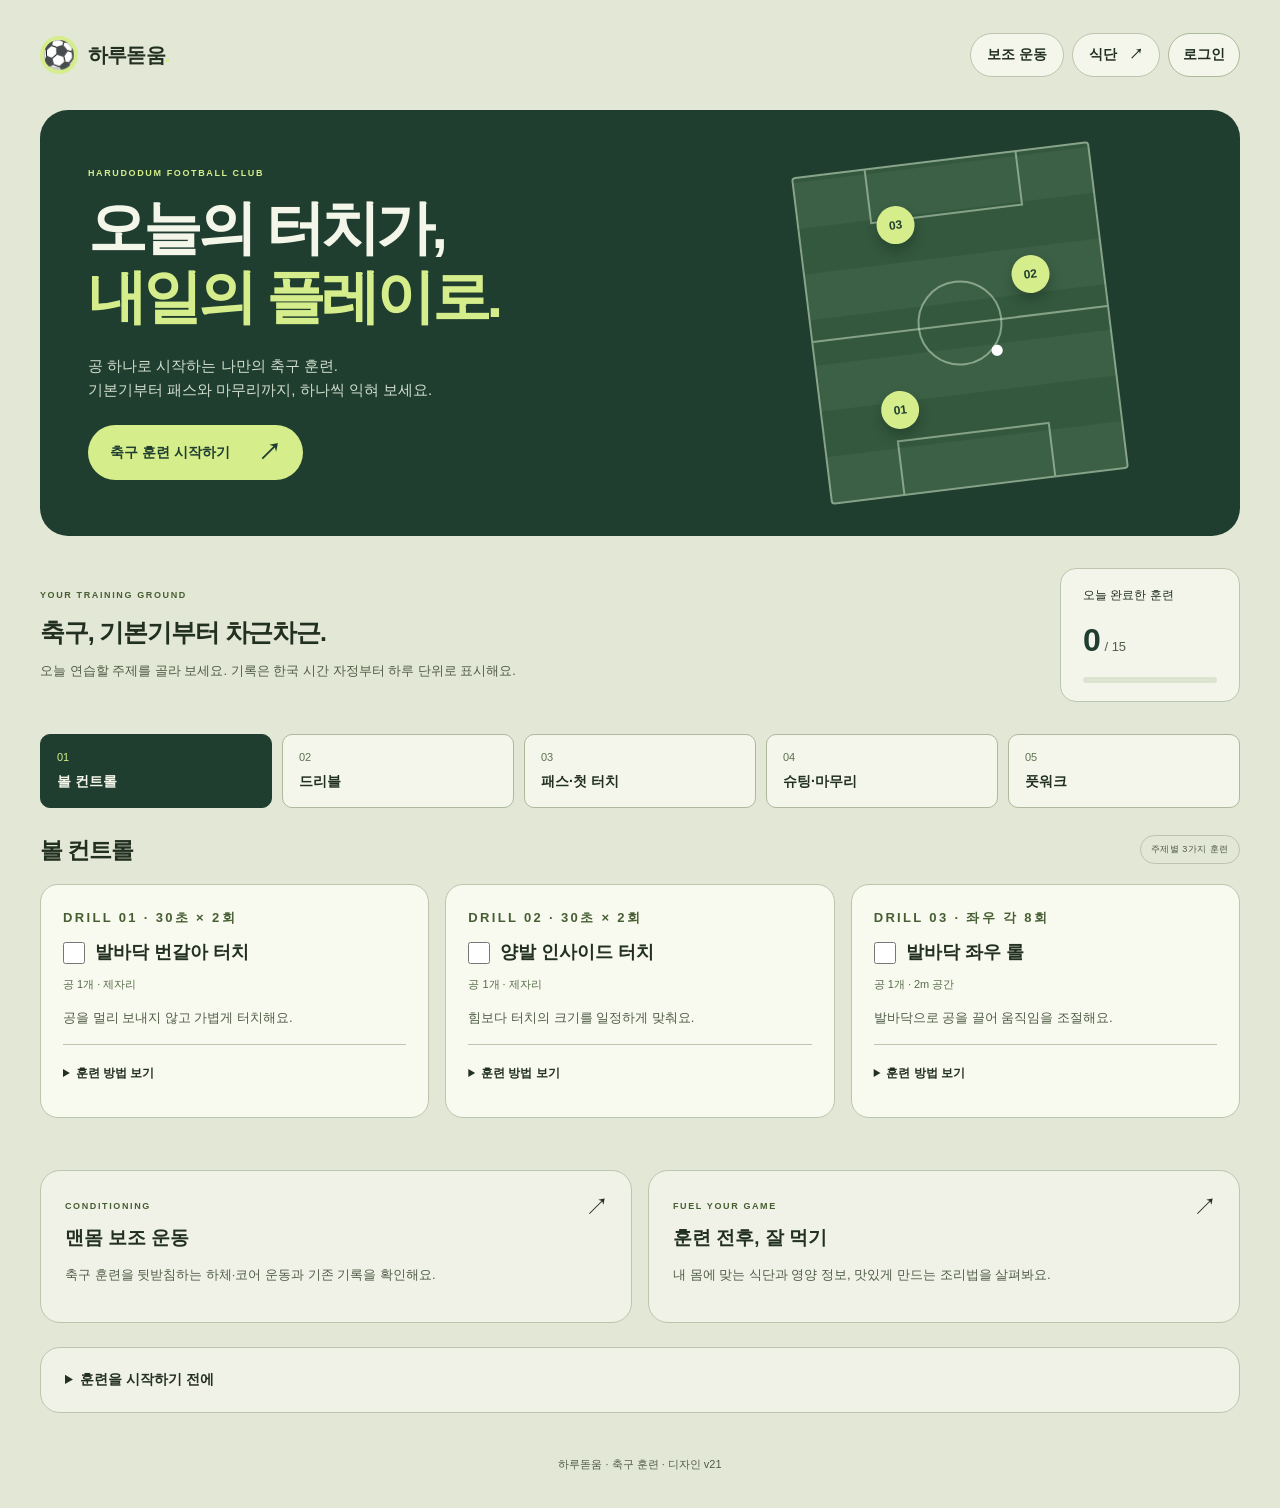
==== commit a9401151: "Make football training the primary experience in v21" ====
--- a/repday/index.html
+++ b/repday/index.html
@@ -5,28 +5,54 @@
 <meta name="viewport" content="width=device-width,initial-scale=1,viewport-fit=cover">
 <meta name="theme-color" content="#e3e7d5">
 <meta name="apple-mobile-web-app-title" content="하루돋움">
-<title>하루돋움 · 운동과 식단</title>
+<title>하루돋움 · 축구 훈련</title>
 <link rel="manifest" href="./manifest.webmanifest">
 <link rel="apple-touch-icon" href="./icon-192.png">
 <link rel="stylesheet" href="./style.css">
 <script type="module" src="./app.mjs"></script>
 </head>
 <body id="top">
-<a class="skip-link" href="#workout">운동 목록으로 이동</a>
+<a class="skip-link" href="#football-drills">축구 훈련으로 이동</a>
 <main>
-<header><a class="brand" href="#top"><span class="brand-mark">↗</span> 하루돋움<span class="brand-dot">.</span></a><div class="header-actions"><a class="header-meals" href="#meals">식단 <span aria-hidden="true">↗</span></a><button class="header-account" id="account-open" type="button" hidden>로그인</button></div></header>
-<div id="training">
+<header><a class="brand" href="#football"><span class="brand-mark" aria-hidden="true">⚽</span> 하루돋움<span class="brand-dot">.</span></a><div class="header-actions"><a class="header-meals" href="#workout">보조 운동</a><a class="header-meals" href="#meals">식단 <span aria-hidden="true">↗</span></a><button class="header-account" id="account-open" type="button" hidden>로그인</button></div></header>
+<section id="football" aria-labelledby="football-title">
+  <div class="football-hero">
+    <div class="football-hero-copy">
+      <p class="eyebrow">HARUDODUM FOOTBALL CLUB</p>
+      <h1 id="football-title">오늘의 터치가,<br><span>내일의 플레이로.</span></h1>
+      <p>공 하나로 시작하는 나만의 축구 훈련.<br>기본기부터 패스와 마무리까지, 하나씩 익혀 보세요.</p>
+      <a class="start-link" href="#football-drills">축구 훈련 시작하기 <span aria-hidden="true">↗</span></a>
+    </div>
+    <div class="football-pitch" aria-hidden="true"><div class="pitch-circle"></div><div class="pitch-box"></div><div class="pitch-box pitch-box-bottom"></div><span class="pitch-player player-one">01</span><span class="pitch-player player-two">02</span><span class="pitch-player player-three">03</span><span class="pitch-ball">●</span></div>
+  </div>
+  <div class="football-overview">
+    <div><p class="eyebrow">YOUR TRAINING GROUND</p><h2>축구, 기본기부터 차근차근.</h2><p>오늘 연습할 주제를 골라 보세요. 기록은 한국 시간 자정부터 하루 단위로 표시해요.</p></div>
+    <div class="football-score"><span>오늘 완료한 훈련</span><p><strong id="football-completed">0</strong> / 15</p><progress id="football-meter" max="15" value="0" aria-label="오늘 완료한 축구 훈련"></progress></div>
+  </div>
+  <section id="football-drills" aria-labelledby="football-category">
+    <nav id="football-filters" aria-label="축구 훈련 주제"></nav>
+    <div class="section-heading"><h2 id="football-category">볼 컨트롤</h2><span class="section-tag">주제별 3가지 훈련</span></div>
+    <div id="football-list"></div>
+    <p id="football-status" role="status"></p>
+  </section>
+  <div class="football-support">
+    <a class="panel" href="#workout"><span class="eyebrow">CONDITIONING</span><h3>맨몸 보조 운동</h3><p>축구 훈련을 뒷받침하는 하체·코어 운동과 기존 기록을 확인해요.</p><span aria-hidden="true">↗</span></a>
+    <a class="panel" href="#meals"><span class="eyebrow">FUEL YOUR GAME</span><h3>훈련 전후, 잘 먹기</h3><p>내 몸에 맞는 식단과 영양 정보, 맛있게 만드는 조리법을 살펴봐요.</p><span aria-hidden="true">↗</span></a>
+  </div>
+  <details class="panel football-guidance"><summary>훈련을 시작하기 전에</summary><p>가볍게 걷고 발목과 무릎을 편하게 움직이며 몸을 풀어요. 평평하고 미끄럽지 않은 곳에서 주변 사람과 충분한 거리를 두고 연습해요. 속도와 반복 횟수는 편한 수준에서 시작하고, 통증이 느껴지면 멈춰요.</p><p>훈련 구성은 볼 제어, 주변 확인과 첫 터치의 기본 원리를 참고해 작성했어요. <a class="meal-credit" href="https://www.fifatrainingcentre.com/en/practice/grassroots.php" target="_blank" rel="noopener noreferrer">FIFA Training Centre</a></p></details>
+</section>
+<div id="training" hidden>
 <section class="hero" aria-labelledby="title">
 <p class="eyebrow">MOVE AT YOUR OWN PACE</p>
-<h1 id="title">작은 움직임,<br><span>달라지는 나.</span></h1>
-<p class="hero-description">오늘의 루틴부터 나만의 기록까지.<br>꾸준히 쌓아가는 나의 운동 시간.</p><a class="start-link" href="#workout">내 루틴 시작하기 <span aria-hidden="true">↗</span></a>
+<h1 id="title">플레이를 받쳐주는,<br><span>몸의 기본기.</span></h1>
+<p class="hero-description">하체와 코어, 상체를 골고루 움직여요.<br>축구 훈련과 함께 활용하는 3일 맨몸 운동.</p><a class="start-link" href="#workout">내 루틴 시작하기 <span aria-hidden="true">↗</span></a>
 <div class="hero-caption" aria-hidden="true"><span>01 — 03</span><span>BODYWEIGHT<br>TRAINING CLUB</span></div><div class="plan-settings"><div class="controls"><label>내 운동 등급 <select id="level"><option value="beginner">초보</option><option value="standard">중수</option><option value="advanced">고수</option></select></label><span id="renewal"></span></div>
 <p id="level-summary"></p>
 <label id="advanced-controls" hidden>고수 종목당 세트
 <select id="advanced-sets"><option>6</option><option>7</option><option>8</option><option>9</option><option>10</option></select></label>
 <p class="settings-note">언제든 등급을 바꿀 수 있어요. 등급·세트별 진행 상황을 저장해요.</p></div>
 </section>
-<div class="workspace"><div class="workout-column" id="workout"><div class="section-heading"><div><p class="eyebrow">TODAY’S ROUTINE</p><h2>오늘의 움직임</h2></div><span class="section-tag">3 DAY PLAN</span></div>
+<div class="workspace"><div class="workout-column" id="workout"><div class="section-heading"><div><p class="eyebrow">TODAY’S ROUTINE</p><h2>맨몸 보조 운동</h2></div><span class="section-tag">3 DAY PLAN</span></div>
 <nav id="days" aria-label="운동 날짜"></nav>
 <section class="panel workout-panel" aria-labelledby="focus">
 <div class="heading"><div><p class="eyebrow" id="day-label"></p><h2 id="focus"></h2></div><strong id="progress"></strong></div>
@@ -147,8 +173,8 @@
     <button id="account-signout" data-account-action type="button">이 기기에서 로그아웃</button>
   </div>
 </dialog>
-<footer>하루돋움 · 운동과 식단 · 디자인 v20</footer>
+<footer>하루돋움 · 축구 훈련 · 디자인 v21</footer>
 </main>
-<nav class="bottom-nav" aria-label="빠른 이동"><a href="#workout"><span aria-hidden="true">↗</span>운동</a><a href="#records"><span aria-hidden="true">≡</span>기록</a><a href="#body-progress"><span aria-hidden="true">◉</span>몸 상태</a><a href="#awards"><span aria-hidden="true">☆</span>배지</a><a href="#meals"><span aria-hidden="true">♧</span>식단</a></nav>
+<nav class="bottom-nav" aria-label="빠른 이동"><a href="#football"><span aria-hidden="true">⚽</span>축구 홈</a><a href="#football-drills"><span aria-hidden="true">◎</span>기술 훈련</a><a href="#workout"><span aria-hidden="true">↗</span>보조 운동</a><a href="#awards"><span aria-hidden="true">☆</span>배지</a><a href="#meals"><span aria-hidden="true">♧</span>식단</a></nav>
 </body>
 </html>
--- a/repday/style.css
+++ b/repday/style.css
@@ -414,3 +414,59 @@
 #account-status { font-size: 13px; font-weight: 650; }
 #account-status:empty { display: none; }
 #account-email { overflow-wrap: anywhere; }
+
+/* Football training home */
+.football-hero { display: grid; grid-template-columns: 1.3fr 1fr; gap: 36px; align-items: center; padding: 48px; border-radius: 28px; background: #203e30; color: #f3f6e9; overflow: hidden; }
+.football-hero .eyebrow { color: #d5ed8b; }
+.football-hero h1 { font-size: clamp(36px, 4.6vw, 60px); }
+.football-hero h1 span { color: #d5ed8b; }
+.football-hero-copy > p:not(.eyebrow) { color: #d1dece; margin: 22px 0; font-size: 15px; }
+.football-hero .start-link { background: #d5ed8b; color: #203e30; }
+.football-pitch { position: relative; width: min(100%, 300px); height: 330px; justify-self: center; border: 2px solid #cde1c588; border-radius: 4px; background: repeating-linear-gradient(0deg, #3c6045 0 46px, #34583e 46px 92px); transform: rotate(-7deg); }
+.football-pitch::before { content: ''; position: absolute; top: 50%; left: 0; right: 0; border-top: 2px solid #cde1c588; }
+.pitch-circle { position: absolute; width: 85px; height: 85px; border: 2px solid #cde1c588; border-radius: 50%; top: 50%; left: 50%; transform: translate(-50%, -50%); }
+.pitch-box { position: absolute; width: 52%; height: 54px; border: 2px solid #cde1c588; border-top: 0; top: 0; left: 24%; }
+.pitch-box-bottom { top: auto; bottom: 0; transform: rotate(180deg); }
+.pitch-player { position: absolute; display: grid; place-items: center; width: 38px; height: 38px; border-radius: 50%; background: #d5ed8b; color: #203e30; font-size: 12px; font-weight: 800; box-shadow: 0 7px 12px #10251655; }
+.player-one { left: 20%; bottom: 20%; }.player-two { right: 18%; top: 32%; }.player-three { left: 26%; top: 12%; }
+.pitch-ball { position: absolute; right: 36%; bottom: 36%; color: #fff; font-size: 26px; }
+.football-overview { display: grid; grid-template-columns: 1fr auto; align-items: center; gap: 30px; padding: 32px 0; }
+.football-overview h2 { font-size: 25px; }
+.football-overview p:not(.eyebrow) { margin: 10px 0 0; font-size: 13px; }
+.football-score { min-width: 180px; padding: 18px 22px; border: 1px solid var(--line); border-radius: 16px; background: #f3f5ea; font-size: 12px; }
+.football-score p strong { font-size: 32px; color: #203e30; }.football-score progress { margin: 10px 0 0; }
+#football-filters { display: grid; grid-template-columns: repeat(5, minmax(0, 1fr)); gap: 10px; margin-bottom: 26px; }
+#football-filters button { display: grid; gap: 10px; text-align: left; padding: 16px; font-size: 14px; font-weight: 700; background: #f4f6eb; }
+#football-filters button span { font-size: 11px; font-weight: 500; color: #5e7250; }
+#football-filters [aria-pressed=true] { background: #203e30; color: #f3f6e9; border-color: #203e30; }
+#football-filters [aria-pressed=true] span { color: #d5ed8b; }
+#football-list { display: grid; grid-template-columns: repeat(3, minmax(0, 1fr)); gap: 16px; align-items: start; }
+.football-drill { border: 1px solid var(--line); border-radius: 18px; padding: 22px; background: #f8f9ef; }
+.football-drill label { display: flex; gap: 10px; align-items: start; font-size: 18px; font-weight: 750; cursor: pointer; }
+.football-drill input { width: 22px; height: 22px; flex: none; margin: 2px 0 0; accent-color: #527039; }
+.football-drill:has(input:checked) { background: #e5edda; border-color: #7d946a; }
+.football-drill p { font-size: 13px; }.football-drill .football-equipment { font-size: 11px; color: #566b47; }
+.football-drill details { border-top: 1px solid var(--line); margin-top: 16px; padding-top: 6px; }
+.football-drill summary { font-size: 12px; }
+.football-drill ol { margin: 6px 0 0; padding-left: 18px; font-size: 13px; line-height: 1.8; }
+.football-drill li + li { margin-top: 8px; }
+#football-status { min-height: 22px; font-size: 12px; }
+.football-support { display: grid; grid-template-columns: repeat(2, minmax(0, 1fr)); gap: 16px; margin: 18px 0 8px; }
+.football-support a { position: relative; padding-right: 50px; }.football-support h3 { margin: 12px 0; }
+.football-support p { font-size: 13px; }.football-support a > span:last-child { position: absolute; right: 22px; top: 20px; font-size: 24px; }
+.bottom-nav a[aria-current] { background: #d5ed8b; color: #203e30; border-radius: 10px; }
+@media (max-width: 760px) {
+  header .brand { font-size: 16px; }
+  .header-actions { gap: 5px; }
+  .header-actions a, .header-actions button { font-size: 11px; padding: 8px 10px; }
+  .football-hero { grid-template-columns: 1fr; gap: 28px; padding: 28px 22px; border-radius: 22px; }
+  .football-hero h1 { font-size: clamp(32px, 8vw, 44px); }
+  .football-pitch { width: 220px; height: 220px; transform: rotate(-5deg); }.pitch-box { height: 38px; }
+  .football-overview { grid-template-columns: 1fr; gap: 14px; padding: 26px 0; }
+  .football-score { display: grid; grid-template-columns: 1fr auto; gap: 6px 14px; align-items: center; }
+  .football-score p { margin: 0 !important; }.football-score progress { grid-column: 1 / -1; }
+  #football-filters { display: flex; gap: 8px; overflow-x: auto; padding-bottom: 6px; }
+  #football-filters button { flex: 0 0 auto; min-width: 100px; padding: 12px; }
+  #football-list, .football-support { grid-template-columns: 1fr; }
+  .football-drill { padding: 20px; }
+}
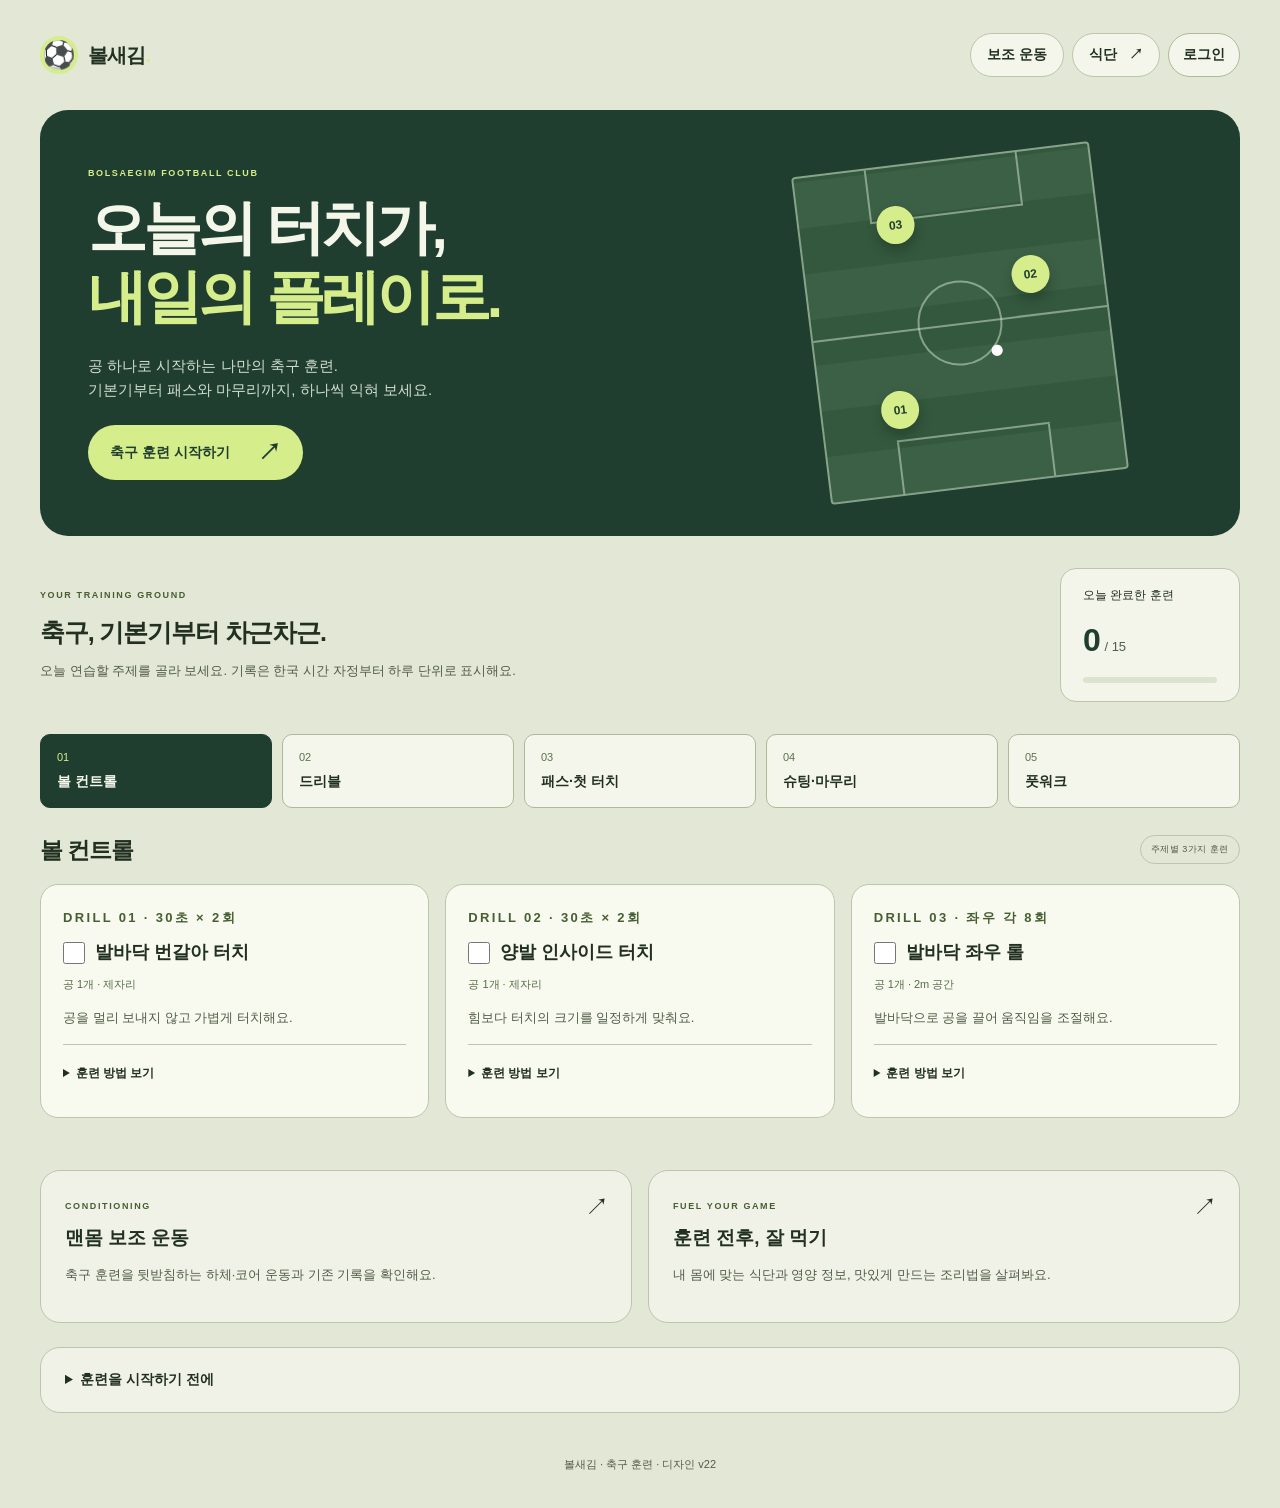
==== commit fc223c23: "Rename the football app to Bolsaegim in v22" ====
--- a/repday/index.html
+++ b/repday/index.html
@@ -4,8 +4,8 @@
 <meta charset="utf-8">
 <meta name="viewport" content="width=device-width,initial-scale=1,viewport-fit=cover">
 <meta name="theme-color" content="#e3e7d5">
-<meta name="apple-mobile-web-app-title" content="하루돋움">
-<title>하루돋움 · 축구 훈련</title>
+<meta name="apple-mobile-web-app-title" content="볼새김">
+<title>볼새김 · 축구 훈련</title>
 <link rel="manifest" href="./manifest.webmanifest">
 <link rel="apple-touch-icon" href="./icon-192.png">
 <link rel="stylesheet" href="./style.css">
@@ -14,11 +14,11 @@
 <body id="top">
 <a class="skip-link" href="#football-drills">축구 훈련으로 이동</a>
 <main>
-<header><a class="brand" href="#football"><span class="brand-mark" aria-hidden="true">⚽</span> 하루돋움<span class="brand-dot">.</span></a><div class="header-actions"><a class="header-meals" href="#workout">보조 운동</a><a class="header-meals" href="#meals">식단 <span aria-hidden="true">↗</span></a><button class="header-account" id="account-open" type="button" hidden>로그인</button></div></header>
+<header><a class="brand" href="#football"><span class="brand-mark" aria-hidden="true">⚽</span> 볼새김<span class="brand-dot">.</span></a><div class="header-actions"><a class="header-meals" href="#workout">보조 운동</a><a class="header-meals" href="#meals">식단 <span aria-hidden="true">↗</span></a><button class="header-account" id="account-open" type="button" hidden>로그인</button></div></header>
 <section id="football" aria-labelledby="football-title">
   <div class="football-hero">
     <div class="football-hero-copy">
-      <p class="eyebrow">HARUDODUM FOOTBALL CLUB</p>
+      <p class="eyebrow">BOLSAEGIM FOOTBALL CLUB</p>
       <h1 id="football-title">오늘의 터치가,<br><span>내일의 플레이로.</span></h1>
       <p>공 하나로 시작하는 나만의 축구 훈련.<br>기본기부터 패스와 마무리까지, 하나씩 익혀 보세요.</p>
       <a class="start-link" href="#football-drills">축구 훈련 시작하기 <span aria-hidden="true">↗</span></a>
@@ -95,7 +95,7 @@
 </div>
 <section class="panel meal-page" id="meals" aria-labelledby="meal-title" hidden>
   <div class="meal-intro">
-    <p class="eyebrow">HARUDODUM KITCHEN</p>
+    <p class="eyebrow">BOLSAEGIM KITCHEN</p>
     <h2 id="meal-title" tabindex="-1">내 몸에 맞춘 식단</h2>
     <p>나이를 입력하고 576가지 아침·점심·저녁 조합을 만나보세요. 다른 식단을 추천받으면 조합을 무작위 순서로 보여드려요.</p>
   </div>
@@ -173,7 +173,7 @@
     <button id="account-signout" data-account-action type="button">이 기기에서 로그아웃</button>
   </div>
 </dialog>
-<footer>하루돋움 · 축구 훈련 · 디자인 v21</footer>
+<footer>볼새김 · 축구 훈련 · 디자인 v22</footer>
 </main>
 <nav class="bottom-nav" aria-label="빠른 이동"><a href="#football"><span aria-hidden="true">⚽</span>축구 홈</a><a href="#football-drills"><span aria-hidden="true">◎</span>기술 훈련</a><a href="#workout"><span aria-hidden="true">↗</span>보조 운동</a><a href="#awards"><span aria-hidden="true">☆</span>배지</a><a href="#meals"><span aria-hidden="true">♧</span>식단</a></nav>
 </body>
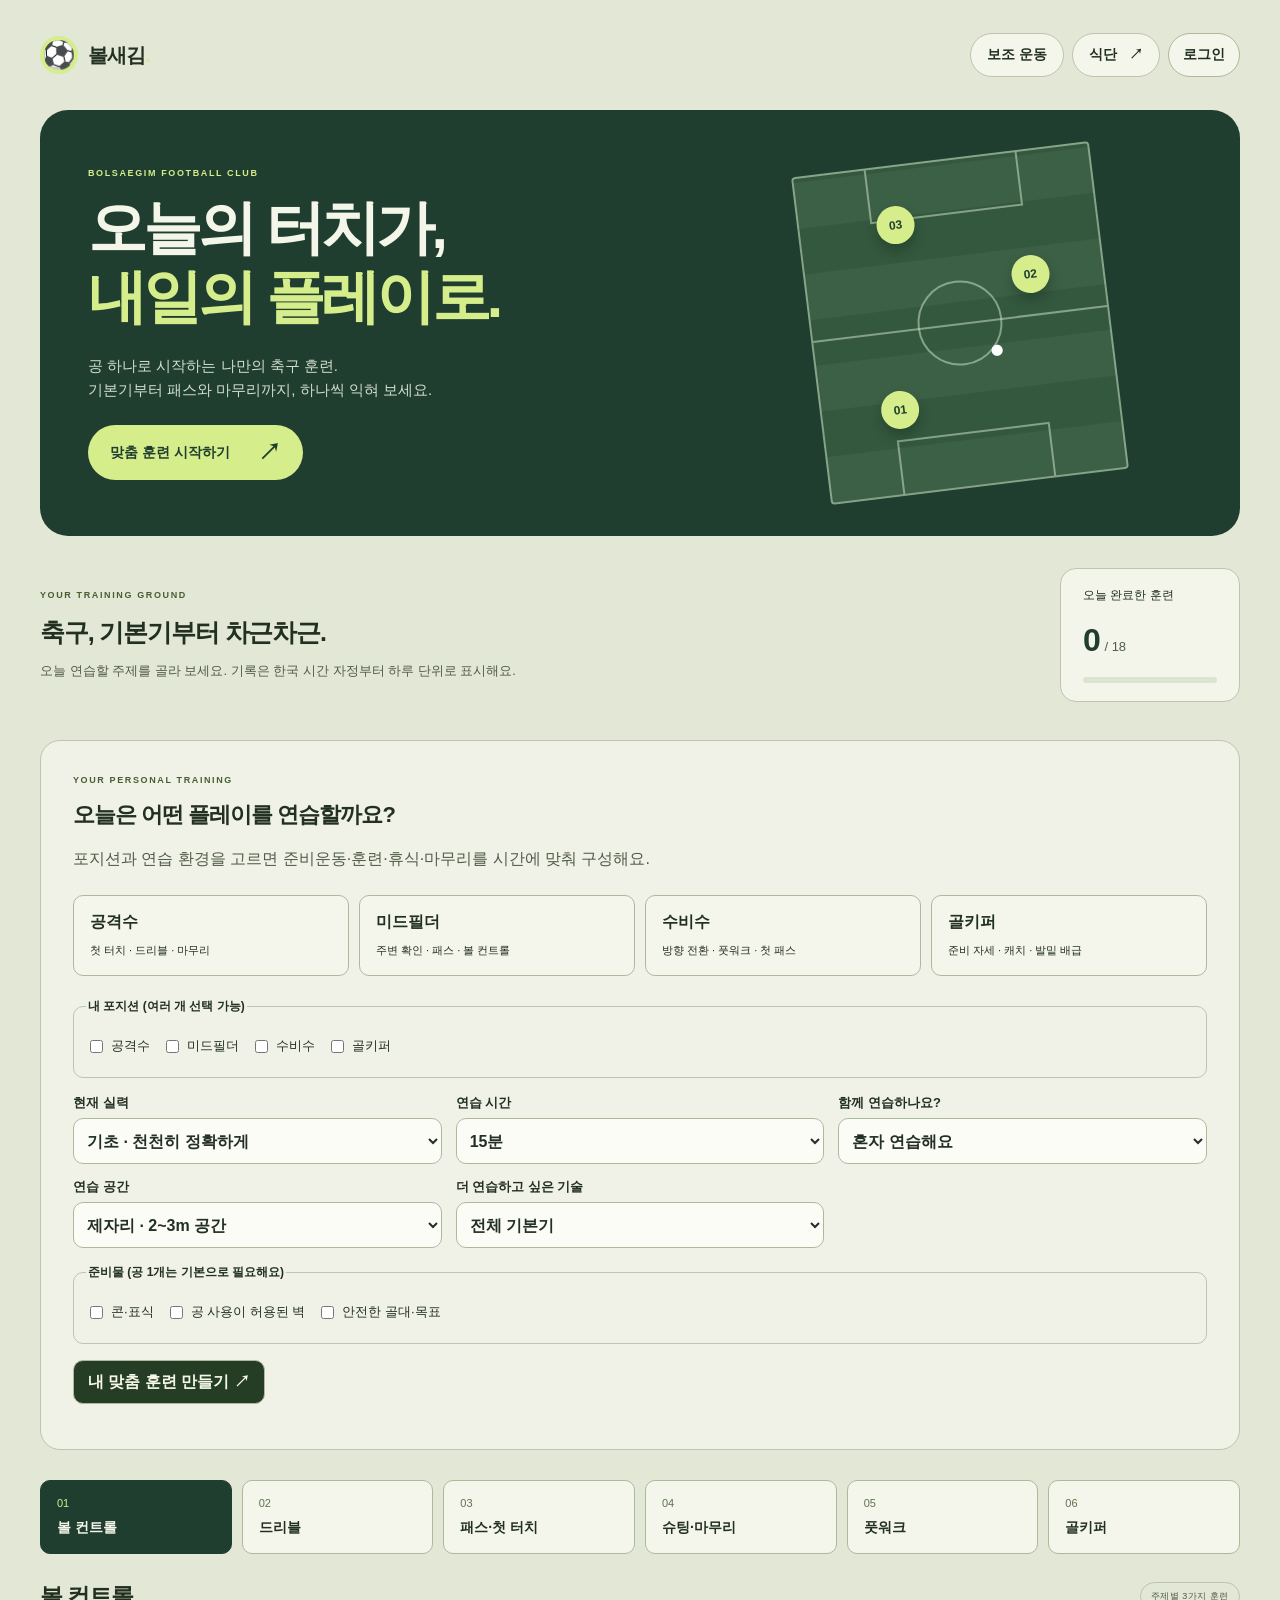
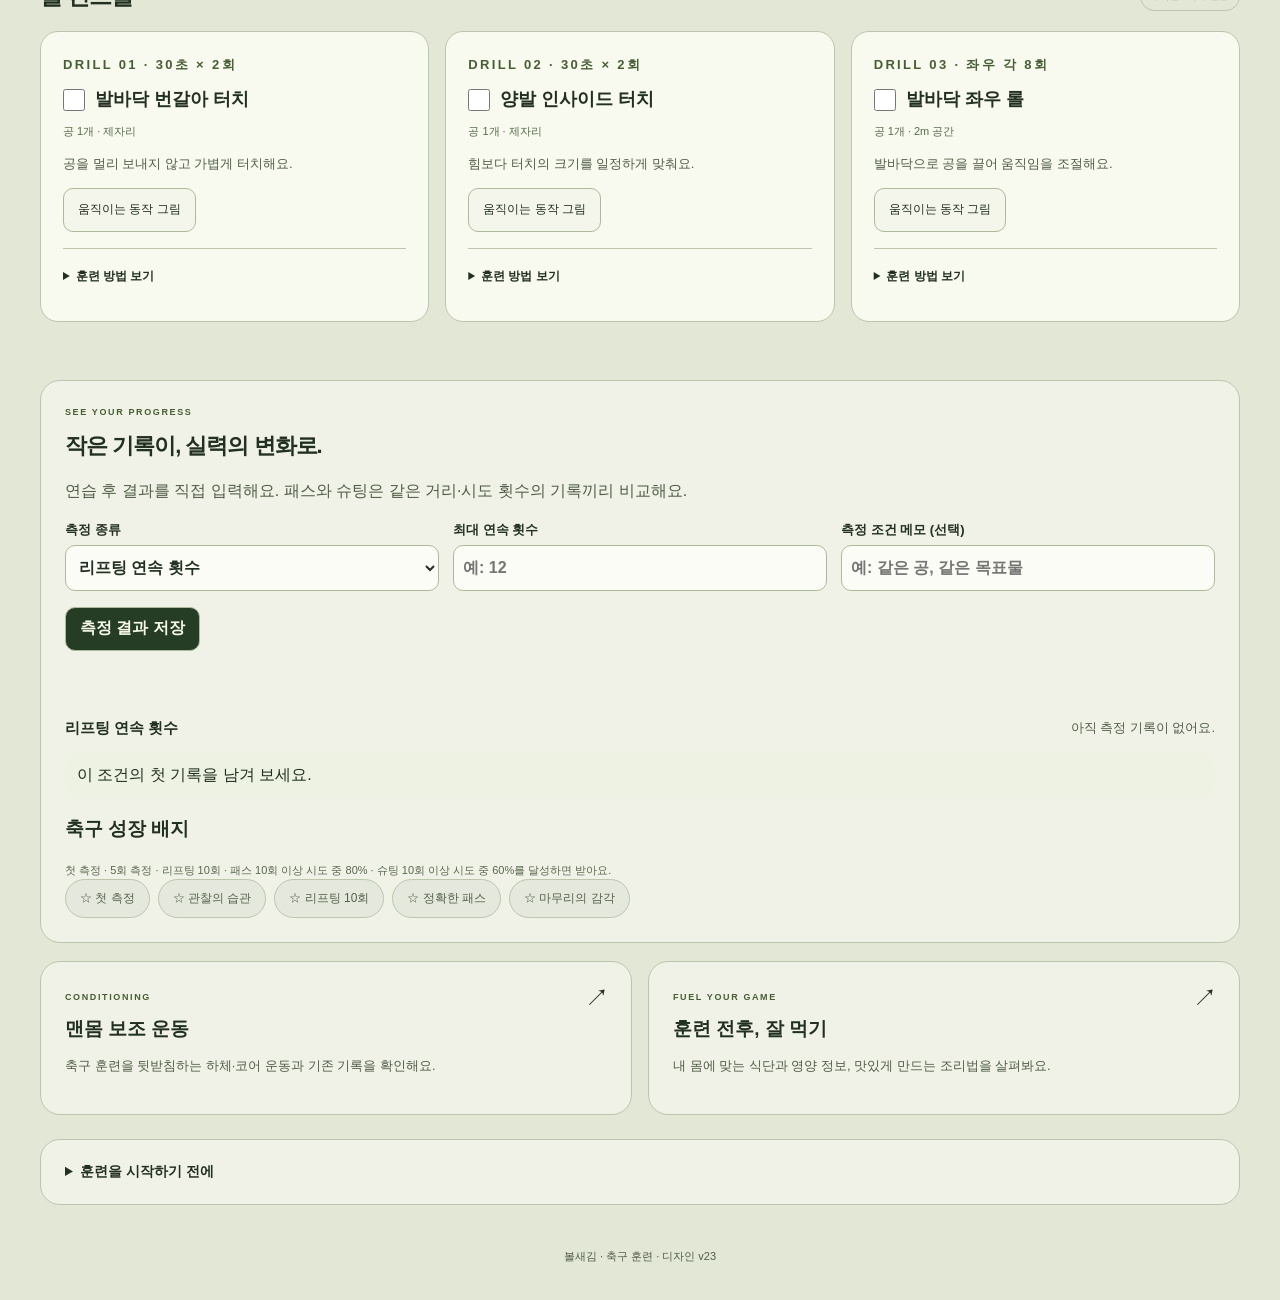
==== commit 7890df08: "Release v23 with personalized coaching, guided practice and football progress" ====
--- a/repday/index.html
+++ b/repday/index.html
@@ -21,20 +21,66 @@
       <p class="eyebrow">BOLSAEGIM FOOTBALL CLUB</p>
       <h1 id="football-title">오늘의 터치가,<br><span>내일의 플레이로.</span></h1>
       <p>공 하나로 시작하는 나만의 축구 훈련.<br>기본기부터 패스와 마무리까지, 하나씩 익혀 보세요.</p>
-      <a class="start-link" href="#football-drills">축구 훈련 시작하기 <span aria-hidden="true">↗</span></a>
+      <a class="start-link" href="#football-planner">맞춤 훈련 시작하기 <span aria-hidden="true">↗</span></a>
     </div>
     <div class="football-pitch" aria-hidden="true"><div class="pitch-circle"></div><div class="pitch-box"></div><div class="pitch-box pitch-box-bottom"></div><span class="pitch-player player-one">01</span><span class="pitch-player player-two">02</span><span class="pitch-player player-three">03</span><span class="pitch-ball">●</span></div>
   </div>
   <div class="football-overview">
     <div><p class="eyebrow">YOUR TRAINING GROUND</p><h2>축구, 기본기부터 차근차근.</h2><p>오늘 연습할 주제를 골라 보세요. 기록은 한국 시간 자정부터 하루 단위로 표시해요.</p></div>
-    <div class="football-score"><span>오늘 완료한 훈련</span><p><strong id="football-completed">0</strong> / 15</p><progress id="football-meter" max="15" value="0" aria-label="오늘 완료한 축구 훈련"></progress></div>
-  </div>
+    <div class="football-score"><span>오늘 완료한 훈련</span><p><strong id="football-completed">0</strong> / 18</p><progress id="football-meter" max="18" value="0" aria-label="오늘 완료한 축구 훈련"></progress></div>
+  </div>
+<section class="panel coach-panel" id="football-planner" aria-labelledby="coach-title">
+  <p class="eyebrow">YOUR PERSONAL TRAINING</p><h2 id="coach-title">오늘은 어떤 플레이를 연습할까요?</h2>
+  <p>포지션과 연습 환경을 고르면 준비운동·훈련·휴식·마무리를 시간에 맞춰 구성해요.</p>
+  <div class="position-cards" aria-label="포지션 선택">
+    <button type="button" data-position="forward" aria-pressed="false"><strong>공격수</strong><span>첫 터치 · 드리블 · 마무리</span></button>
+    <button type="button" data-position="midfielder" aria-pressed="false"><strong>미드필더</strong><span>주변 확인 · 패스 · 볼 컨트롤</span></button>
+    <button type="button" data-position="defender" aria-pressed="false"><strong>수비수</strong><span>방향 전환 · 풋워크 · 첫 패스</span></button>
+    <button type="button" data-position="goalkeeper" aria-pressed="false"><strong>골키퍼</strong><span>준비 자세 · 캐치 · 발밑 배급</span></button>
+  </div>
+  <form id="football-settings">
+    <fieldset class="coach-positions"><legend>내 포지션 (여러 개 선택 가능)</legend>
+      <label><input type="checkbox" name="positions" value="forward"> 공격수</label><label><input type="checkbox" name="positions" value="midfielder"> 미드필더</label><label><input type="checkbox" name="positions" value="defender"> 수비수</label><label><input type="checkbox" name="positions" value="goalkeeper"> 골키퍼</label>
+    </fieldset>
+    <div class="coach-fields">
+      <label>현재 실력<select name="skill"><option value="beginner">기초 · 천천히 정확하게</option><option value="standard">중급 · 양발로 연결하기</option><option value="advanced">숙련 · 동작을 다양하게</option></select></label>
+      <label>연습 시간<select name="minutes"><option value="10">10분</option><option value="15" selected>15분</option><option value="20">20분</option><option value="30">30분</option></select></label>
+      <label>함께 연습하나요?<select name="partner"><option value="no">혼자 연습해요</option><option value="yes">파트너가 있어요</option></select></label>
+      <label>연습 공간<select name="space"><option value="small">제자리 · 2~3m 공간</option><option value="field">안전한 야외 운동장</option></select></label>
+      <label>더 연습하고 싶은 기술<select name="focus"><option value="all">전체 기본기</option><option value="control">볼 컨트롤</option><option value="dribble">드리블</option><option value="pass">패스·첫 터치</option><option value="finish">슈팅·마무리</option><option value="movement">풋워크</option><option value="keeper">골키퍼 기본기</option></select></label>
+    </div>
+    <fieldset class="coach-tools"><legend>준비물 (공 1개는 기본으로 필요해요)</legend><label><input type="checkbox" name="equipment" value="cones"> 콘·표식</label><label><input type="checkbox" name="equipment" value="wall"> 공 사용이 허용된 벽</label><label><input type="checkbox" name="equipment" value="goal"> 안전한 골대·목표</label></fieldset>
+    <button class="account-primary" type="submit">내 맞춤 훈련 만들기 ↗</button>
+  </form>
+  <p id="coach-status" role="status"></p>
+  <button id="football-resume" type="button" hidden>진행 중인 훈련 이어하기</button>
+  <div id="football-plan" hidden><h3>오늘의 훈련 순서</h3><p id="football-plan-reason"></p><ol id="football-plan-list"></ol><button class="account-primary" id="football-plan-start" type="button">이 훈련 시작하기</button></div>
+  <div id="session-summary" hidden><h3>훈련 결과</h3><p id="session-summary-text"></p><a class="meal-credit" href="#football-growth">측정 결과 남기기 ↗</a></div>
+</section>
   <section id="football-drills" aria-labelledby="football-category">
     <nav id="football-filters" aria-label="축구 훈련 주제"></nav>
     <div class="section-heading"><h2 id="football-category">볼 컨트롤</h2><span class="section-tag">주제별 3가지 훈련</span></div>
     <div id="football-list"></div>
     <p id="football-status" role="status"></p>
   </section>
+<section class="panel growth-panel" id="football-growth" aria-labelledby="growth-title">
+  <p class="eyebrow">SEE YOUR PROGRESS</p><h2 id="growth-title">작은 기록이, 실력의 변화로.</h2>
+  <p>연습 후 결과를 직접 입력해요. 패스와 슈팅은 같은 거리·시도 횟수의 기록끼리 비교해요.</p>
+  <form id="growth-form">
+    <div class="coach-fields">
+      <label>측정 종류<select name="metric"><option value="juggling">리프팅 연속 횟수</option><option value="pass">패스 성공률</option><option value="shoot">목표 슈팅 성공률</option></select></label>
+      <label>시도 횟수<input name="attempts" type="number" min="1" max="10000" step="1" value="20" inputmode="numeric"></label>
+      <label>목표까지 거리 (m)<input name="distance" type="number" min="0.5" max="100" step="0.5" value="5" inputmode="decimal"></label>
+      <label><span id="growth-value-label">최대 연속 횟수</span><input name="success" type="number" min="0" max="100000" step="1" inputmode="numeric" required placeholder="예: 12"></label>
+      <label>측정 조건 메모 (선택)<input name="note" maxlength="80" placeholder="예: 같은 공, 같은 목표물"></label>
+    </div>
+    <button class="account-primary" type="submit">측정 결과 저장</button>
+  </form>
+  <p id="growth-status" role="status" tabindex="-1"></p>
+  <div class="growth-chart-heading"><h3 id="growth-condition"></h3><p id="growth-best"></p></div>
+  <div id="growth-chart"></div><ul id="growth-history"></ul>
+  <h3>축구 성장 배지</h3><p class="settings-note">첫 측정 · 5회 측정 · 리프팅 10회 · 패스 10회 이상 시도 중 80% · 슈팅 10회 이상 시도 중 60%를 달성하면 받아요.</p><ul id="growth-badges"></ul>
+</section>
   <div class="football-support">
     <a class="panel" href="#workout"><span class="eyebrow">CONDITIONING</span><h3>맨몸 보조 운동</h3><p>축구 훈련을 뒷받침하는 하체·코어 운동과 기존 기록을 확인해요.</p><span aria-hidden="true">↗</span></a>
     <a class="panel" href="#meals"><span class="eyebrow">FUEL YOUR GAME</span><h3>훈련 전후, 잘 먹기</h3><p>내 몸에 맞는 식단과 영양 정보, 맛있게 만드는 조리법을 살펴봐요.</p><span aria-hidden="true">↗</span></a>
@@ -147,6 +193,24 @@
     </div>
   </article>
 </template>
+<dialog id="football-session" aria-labelledby="session-title">
+  <div class="account-heading"><p id="session-counter"></p><form method="dialog"><button type="submit">나중에 이어하기</button></form></div>
+  <h2 id="session-title">훈련 시작</h2><p id="session-instruction"></p>
+  <output id="session-time" role="timer" aria-live="off">00:00</output>
+  <p id="session-phase" role="status"></p><ol id="session-steps"></ol>
+  <button id="session-visual" type="button" hidden>동작 그림 보기</button>
+  <div class="session-controls"><button class="account-primary" id="session-toggle" type="button">시작</button><button id="session-next" type="button">다음 단계</button></div>
+  <div class="session-controls"><button id="session-previous" type="button">이전 단계</button><button id="session-skip" type="button">건너뛰기</button><button id="session-end" type="button">훈련 종료</button></div>
+  <label class="settings-note"><input id="session-sound" type="checkbox" checked> 단계 종료 알림음</label>
+</dialog>
+<dialog id="football-visual" aria-labelledby="visual-title">
+  <div class="account-heading"><h2 id="visual-title">동작 그림</h2><form method="dialog"><button type="submit">닫기</button></form></div>
+  <p class="settings-note">동작 순서와 자세를 이해하기 위한 개념도예요. 번호는 아래 설명의 순서예요.</p>
+  <div class="visual-options"><label>보기<select id="visual-view"><option value="top">위에서 보기 · 이동 경로</option><option value="front">정면 자세</option><option value="side">측면 자세</option></select></label><label>재생 속도<select id="visual-speed"><option value="normal">보통</option><option value="slow">느리게</option></select></label></div>
+  <div id="visual-scene"></div><p id="visual-caption"></p>
+  <div class="session-controls"><button id="visual-prev" type="button">이전 동작</button><button id="visual-play" type="button" aria-pressed="false">재생</button><button id="visual-next" type="button">다음 동작</button></div>
+  <h3>기억할 점</h3><p id="visual-error"></p>
+</dialog>
 <dialog id="account-dialog" aria-labelledby="account-title">
   <div class="account-heading">
     <h2 id="account-title">이메일로 로그인</h2>
@@ -173,8 +237,8 @@
     <button id="account-signout" data-account-action type="button">이 기기에서 로그아웃</button>
   </div>
 </dialog>
-<footer>볼새김 · 축구 훈련 · 디자인 v22</footer>
+<footer>볼새김 · 축구 훈련 · 디자인 v23</footer>
 </main>
-<nav class="bottom-nav" aria-label="빠른 이동"><a href="#football"><span aria-hidden="true">⚽</span>축구 홈</a><a href="#football-drills"><span aria-hidden="true">◎</span>기술 훈련</a><a href="#workout"><span aria-hidden="true">↗</span>보조 운동</a><a href="#awards"><span aria-hidden="true">☆</span>배지</a><a href="#meals"><span aria-hidden="true">♧</span>식단</a></nav>
+<nav class="bottom-nav" aria-label="빠른 이동"><a href="#football"><span aria-hidden="true">⚽</span>축구 홈</a><a href="#football-planner"><span aria-hidden="true">◎</span>맞춤 훈련</a><a href="#football-growth"><span aria-hidden="true">↗</span>성장 기록</a><a href="#awards"><span aria-hidden="true">☆</span>배지</a><a href="#meals"><span aria-hidden="true">♧</span>식단</a></nav>
 </body>
 </html>
--- a/repday/style.css
+++ b/repday/style.css
@@ -470,3 +470,63 @@
   #football-list, .football-support { grid-template-columns: 1fr; }
   .football-drill { padding: 20px; }
 }
+
+/* Coaching, guided practice and growth */
+.coach-panel { margin: 6px 0 30px; padding: clamp(20px, 4vw, 32px); }
+.position-cards { display: grid; grid-template-columns: repeat(4,minmax(0,1fr)); gap: 10px; margin: 22px 0; }
+.position-cards button { display: grid; gap: 9px; text-align: left; padding: 16px; }
+.position-cards span { font-size: 11px; line-height: 1.6; }
+.position-cards [aria-pressed=true] { background: #203e30; color: #f3f6e9; border-color: #203e30; }
+.coach-fields { display: grid; grid-template-columns: repeat(3,minmax(0,1fr)); gap: 14px; margin: 16px 0; }
+.coach-fields label, .visual-options label { display: grid; gap: 6px; font-size: 13px; font-weight: 700; min-width: 0; }
+.coach-fields input, .coach-fields select, .visual-options select { width: 100%; min-width: 0; min-height: 46px; padding: 9px; border: 1px solid #aeb99c; border-radius: 10px; background: #fcfcf6; color: #223021; font-size: 16px; }
+.coach-positions, .coach-tools { margin: 0 0 16px; padding: 12px; border: 1px solid var(--line); border-radius: 10px; }
+.coach-positions legend, .coach-tools legend { font-size: 12px; font-weight: 700; }
+.coach-positions label, .coach-tools label { display: inline-flex; align-items: center; gap: 5px; margin: 4px 12px 4px 0; font-size: 13px; min-height: 30px; }
+.coach-positions input, .coach-tools input { accent-color: #527039; }
+#football-plan { border-top: 1px solid var(--line); margin-top: 20px; padding-top: 16px; scroll-margin-top: 20px; }
+#football-plan-list { display: grid; grid-template-columns: repeat(2,minmax(0,1fr)); gap: 6px 30px; padding-left: 24px; line-height: 1.8; font-size: 13px; }
+#football-plan-reason, #coach-status { font-size: 13px; }
+#football-resume { background: #d5ed8b; font-weight: 750; }
+#session-summary { margin-top: 20px; padding: 16px; border-radius: 12px; background: #e0eaca; }
+#football-session, #football-visual { width: min(560px, calc(100% - 24px)); max-height: calc(100% - 24px); padding: 24px; border: 1px solid var(--line); border-radius: 18px; background: #f3f5ea; color: #223021; }
+#football-session::backdrop, #football-visual::backdrop { background: #172d24aa; }
+#session-time { display: block; font-size: 64px; font-weight: 750; letter-spacing: -.06em; text-align: center; margin: 14px 0; color: #203e30; font-variant-numeric: tabular-nums; }
+#session-phase { font-size: 13px; text-align: center; }
+#session-steps { padding-left: 22px; line-height: 1.8; font-size: 14px; }
+.session-controls { display: flex; flex-wrap: wrap; gap: 8px; margin: 14px 0; }
+.session-controls button { flex: 1 1 auto; }
+.visual-options { display: grid; grid-template-columns: 2fr 1fr; gap: 10px; }
+#visual-scene svg { display: block; width: 100%; max-height: 300px; margin-top: 16px; }
+.visual-ball { transition: cx .6s ease, cy .6s ease; }
+#visual-caption { min-height: 54px; font-size: 14px; font-weight: 650; }
+#visual-error { font-size: 13px; }
+#football-filters { grid-template-columns: repeat(6,minmax(0,1fr)); }
+.drill-visual-open { font-size: 12px; }
+.growth-panel { margin-top: 24px; }
+#growth-status { font-size: 13px; min-height: 20px; }
+.growth-chart-heading { display: flex; gap: 10px; align-items: center; justify-content: space-between; flex-wrap: wrap; margin-top: 20px; }
+.growth-chart-heading h3 { font-size: 15px; }
+.growth-chart-heading p { font-size: 13px; }
+#growth-chart { background: #edf2e2; border-radius: 12px; padding: 12px; }
+#growth-chart svg { width: 100%; display: block; max-height: 250px; }
+#growth-history li { display: flex; align-items: center; justify-content: space-between; gap: 10px; border-bottom: 1px solid var(--line); padding: 10px 0; font-size: 13px; }
+#growth-history span { overflow-wrap: anywhere; }
+#growth-history button { font-size: 11px; flex: none; }
+#growth-badges { display: flex; gap: 8px; flex-wrap: wrap; }
+.growth-badge { padding: 10px 14px; border-radius: 100px; background: #e5e8dc; color: #56634b; border: 1px solid var(--line); font-size: 12px; }
+.growth-badge.earned { background: #d5ed8b; color: #203e30; border-color: #819b56; }
+@media (max-width:760px) {
+  .position-cards { grid-template-columns: repeat(2,minmax(0,1fr)); }
+  .coach-fields { grid-template-columns: repeat(2,minmax(0,1fr)); gap: 12px; }
+  #football-plan-list { grid-template-columns: 1fr; }
+  #football-session, #football-visual { padding: 20px; }
+  #session-time { font-size: 56px; }
+}
+@media (prefers-reduced-motion:reduce) {
+  .visual-ball { transition: none; }
+}
+
+@media (max-width: 480px) {
+  #football-settings .coach-fields, .visual-options { grid-template-columns: 1fr; }
+}
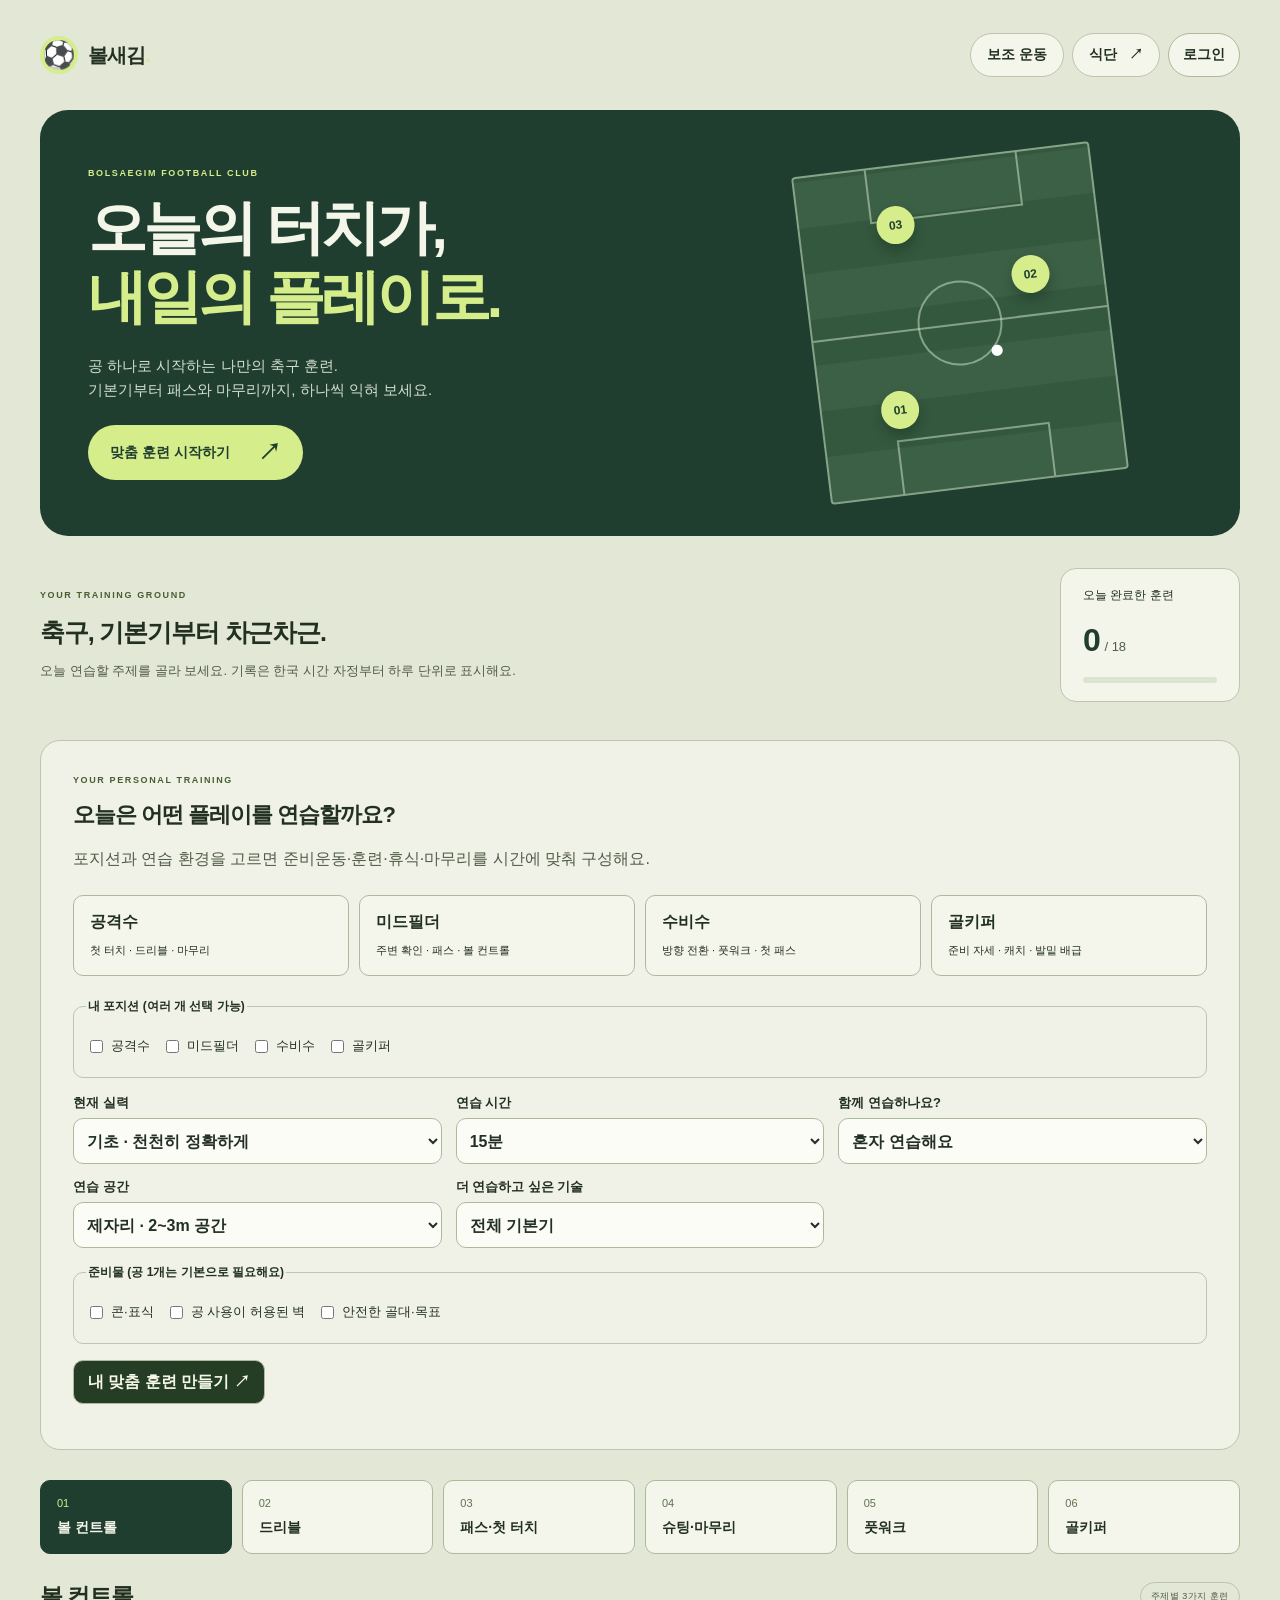
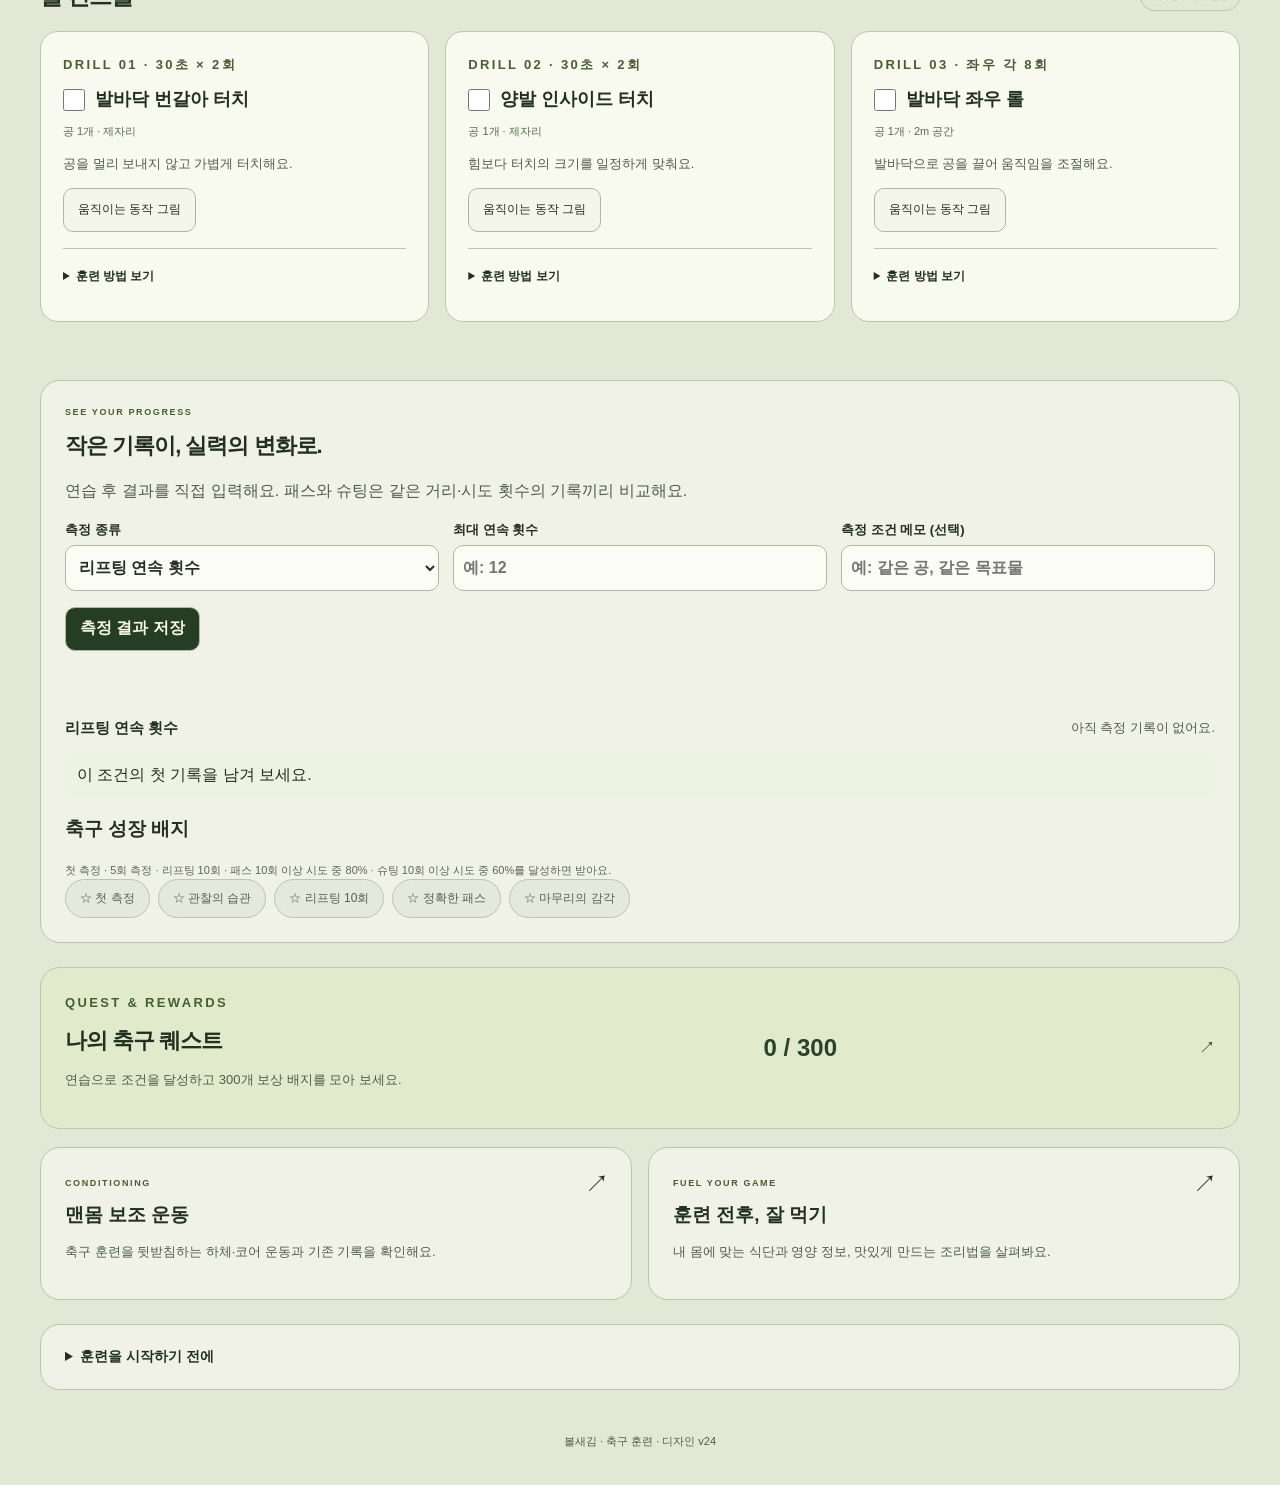
==== commit 2f7057cf: "Release v24 with 300 auto-completing quests and reward badges" ====
--- a/repday/index.html
+++ b/repday/index.html
@@ -15,6 +15,7 @@
 <a class="skip-link" href="#football-drills">축구 훈련으로 이동</a>
 <main>
 <header><a class="brand" href="#football"><span class="brand-mark" aria-hidden="true">⚽</span> 볼새김<span class="brand-dot">.</span></a><div class="header-actions"><a class="header-meals" href="#workout">보조 운동</a><a class="header-meals" href="#meals">식단 <span aria-hidden="true">↗</span></a><button class="header-account" id="account-open" type="button" hidden>로그인</button></div></header>
+<p class="quest-alert" id="quest-alert" role="status" hidden></p>
 <section id="football" aria-labelledby="football-title">
   <div class="football-hero">
     <div class="football-hero-copy">
@@ -81,11 +82,23 @@
   <div id="growth-chart"></div><ul id="growth-history"></ul>
   <h3>축구 성장 배지</h3><p class="settings-note">첫 측정 · 5회 측정 · 리프팅 10회 · 패스 10회 이상 시도 중 80% · 슈팅 10회 이상 시도 중 60%를 달성하면 받아요.</p><ul id="growth-badges"></ul>
 </section>
+  <a class="panel quest-home-link" href="#quests"><div><p class="eyebrow">QUEST & REWARDS</p><h2>나의 축구 퀘스트</h2><p>연습으로 조건을 달성하고 300개 보상 배지를 모아 보세요.</p></div><strong id="quest-home-count">0 / 300</strong><span aria-hidden="true">↗</span></a>
   <div class="football-support">
     <a class="panel" href="#workout"><span class="eyebrow">CONDITIONING</span><h3>맨몸 보조 운동</h3><p>축구 훈련을 뒷받침하는 하체·코어 운동과 기존 기록을 확인해요.</p><span aria-hidden="true">↗</span></a>
     <a class="panel" href="#meals"><span class="eyebrow">FUEL YOUR GAME</span><h3>훈련 전후, 잘 먹기</h3><p>내 몸에 맞는 식단과 영양 정보, 맛있게 만드는 조리법을 살펴봐요.</p><span aria-hidden="true">↗</span></a>
   </div>
   <details class="panel football-guidance"><summary>훈련을 시작하기 전에</summary><p>가볍게 걷고 발목과 무릎을 편하게 움직이며 몸을 풀어요. 평평하고 미끄럽지 않은 곳에서 주변 사람과 충분한 거리를 두고 연습해요. 속도와 반복 횟수는 편한 수준에서 시작하고, 통증이 느껴지면 멈춰요.</p><p>훈련 구성은 볼 제어, 주변 확인과 첫 터치의 기본 원리를 참고해 작성했어요. <a class="meal-credit" href="https://www.fifatrainingcentre.com/en/practice/grassroots.php" target="_blank" rel="noopener noreferrer">FIFA Training Centre</a></p></details>
+</section>
+<section class="panel quests-page" id="quests" aria-labelledby="quest-title" hidden>
+  <p class="eyebrow">YOUR NEXT CHALLENGE</p><h1 id="quest-title">한 번의 연습,<br><span>하나의 퀘스트.</span></h1>
+  <p>조건을 달성하면 자동으로 클리어되고 해당 퀘스트의 배지를 받아요. 기존에 쌓은 기록도 반영돼요.</p>
+  <div class="quest-overview"><div><span>클리어한 퀘스트</span><strong><span id="quest-cleared">0</span> / 300</strong></div><div><span>획득한 보상 배지</span><strong><span id="quest-earned">0</span>개</strong></div></div>
+  <progress id="quest-meter" value="0" max="300" aria-label="전체 퀘스트 클리어"></progress>
+  <p class="settings-note">훈련 완료는 같은 동작을 하루 1회씩 집계해요. 클리어한 퀘스트와 받은 배지는 기록을 수정해도 유지돼요. 이 브라우저에 따로 저장됩니다.</p>
+  <div class="quest-view-controls"><button type="button" data-quest-view="quests" aria-pressed="true">퀘스트 목록</button><button type="button" data-quest-view="badges" aria-pressed="false">보상 배지 모음</button><a class="meal-credit" href="#awards">기존 운동 배지 보기</a></div>
+  <div class="coach-fields"><label>훈련 분야<select id="quest-track"><option value="">모든 분야</option></select></label><label>진행 상태<select id="quest-filter"><option value="all">전체</option><option value="active">진행 중</option><option value="cleared">클리어</option></select></label><label>퀘스트 검색<input id="quest-search" type="search" placeholder="예: 리프팅, 패스, 10회"></label></div>
+  <p id="quest-status" role="status"></p><ul id="quest-list"></ul><p id="quest-empty" hidden>이 조건에 해당하는 퀘스트가 없어요.</p>
+  <div class="quest-pagination"><button id="quest-previous" type="button">이전</button><span id="quest-page"></span><button id="quest-next" type="button">다음</button></div>
 </section>
 <div id="training" hidden>
 <section class="hero" aria-labelledby="title">
@@ -237,8 +250,8 @@
     <button id="account-signout" data-account-action type="button">이 기기에서 로그아웃</button>
   </div>
 </dialog>
-<footer>볼새김 · 축구 훈련 · 디자인 v23</footer>
+<footer>볼새김 · 축구 훈련 · 디자인 v24</footer>
 </main>
-<nav class="bottom-nav" aria-label="빠른 이동"><a href="#football"><span aria-hidden="true">⚽</span>축구 홈</a><a href="#football-planner"><span aria-hidden="true">◎</span>맞춤 훈련</a><a href="#football-growth"><span aria-hidden="true">↗</span>성장 기록</a><a href="#awards"><span aria-hidden="true">☆</span>배지</a><a href="#meals"><span aria-hidden="true">♧</span>식단</a></nav>
+<nav class="bottom-nav" aria-label="빠른 이동"><a href="#football"><span aria-hidden="true">⚽</span>축구 홈</a><a href="#football-planner"><span aria-hidden="true">◎</span>맞춤 훈련</a><a href="#football-growth"><span aria-hidden="true">↗</span>성장 기록</a><a href="#quests"><span aria-hidden="true">☆</span>퀘스트</a><a href="#meals"><span aria-hidden="true">♧</span>식단</a></nav>
 </body>
 </html>
--- a/repday/style.css
+++ b/repday/style.css
@@ -530,3 +530,44 @@
 @media (max-width: 480px) {
   #football-settings .coach-fields, .visual-options { grid-template-columns: 1fr; }
 }
+
+/* Quests and badge collection */
+.quests-page { padding: clamp(20px, 4vw, 38px); }
+.quests-page h1 { font-size: clamp(30px, 5vw, 48px); }
+.quests-page h1 span { color: #527039; }
+.quest-alert { padding: 12px 16px; border: 1px solid #91ad61; border-radius: 12px; background: #dcebbb; color: #294229; font-size: 14px; }
+.quest-home-link { display: flex; flex-wrap: wrap; align-items: center; justify-content: space-between; gap: 16px; margin-top: 24px; background: #e1ebcb; }
+.quest-home-link p { font-size: 13px; }.quest-home-link strong { font-size: 24px; color: #294229; }
+.quest-overview { display: grid; grid-template-columns: repeat(2,minmax(0,1fr)); gap: 16px; margin-top: 24px; }
+.quest-overview > div { padding: 18px; border-radius: 12px; background: #e8efdb; }
+.quest-overview > div > span { font-size: 12px; color: #4e6243; }.quest-overview strong { display: block; margin-top: 8px; font-size: 25px; }
+.quest-view-controls { display: flex; gap: 8px; align-items: center; flex-wrap: wrap; margin: 20px 0; }
+.quest-view-controls [aria-pressed=true] { background: #203e30; color: #f3f6e9; border-color: #203e30; }
+.quest-view-controls a { font-size: 12px; margin-left: auto; }
+#quest-list { display: grid; grid-template-columns: repeat(4,minmax(0,1fr)); gap: 12px; }
+.quest-card { padding: 18px 14px; border-radius: 15px; border: 1px solid var(--line); background: #f8f9ef; text-align: center; min-width: 0; }
+.quest-card.cleared { background: #eaf1dc; border-color: #7e9b64; }
+.quest-card h3 { font-size: 14px; line-height: 1.55; margin: 14px 0 8px; }
+.quest-card p { font-size: 12px; }.quest-card progress { margin: 12px 0; height: 5px; }
+.quest-card small { display: block; font-size: 10px; color: #4a6040; line-height: 1.5; }
+.quest-state { color: #31502e; font-weight: 750; }
+.quest-emblem { width: 74px; height: 80px; margin: 0 auto; display: flex; flex-direction: column; align-items: center; justify-content: center; background: var(--quest-color); color: #203e30; box-shadow: inset 0 0 0 4px #ffffff88; border: 3px solid #52694c; }
+.quest-emblem span { font-size: 25px; }.quest-emblem small { font-size: 11px; color: #203e30; font-weight: 800; }
+.quest-card.locked .quest-emblem { filter: grayscale(.8); opacity: .65; }
+.shape-0 { border-radius: 50%; }.shape-1 { border-radius: 16px 16px 35px 35px; }
+.shape-2 { clip-path: polygon(25% 0,75% 0,100% 25%,100% 75%,75% 100%,25% 100%,0 75%,0 25%); }
+.shape-3 { clip-path: polygon(50% 0,95% 20%,85% 75%,50% 100%,15% 75%,5% 20%); }
+.quest-badges .quest-emblem { width: 92px; height: 98px; }.quest-badges .quest-emblem span { font-size: 32px; }
+.quest-pagination { display: flex; align-items: center; justify-content: center; gap: 16px; margin-top: 22px; }
+#quest-page { font-size: 13px; }.quest-condition { min-height: 38px; }
+@media (max-width:760px) {
+  #quest-list { grid-template-columns: repeat(2,minmax(0,1fr)); gap: 10px; }
+  .quest-card { padding: 16px 10px; }
+  .quest-card h3 { font-size: 13px; }
+  .quest-view-controls a { width: 100%; margin-left: 0; margin-top: 6px; }
+  .quests-page .coach-fields { grid-template-columns: 1fr; }
+}
+
+@media (max-width: 480px) {
+  .quest-overview strong { font-size: 20px; white-space: nowrap; }
+}
